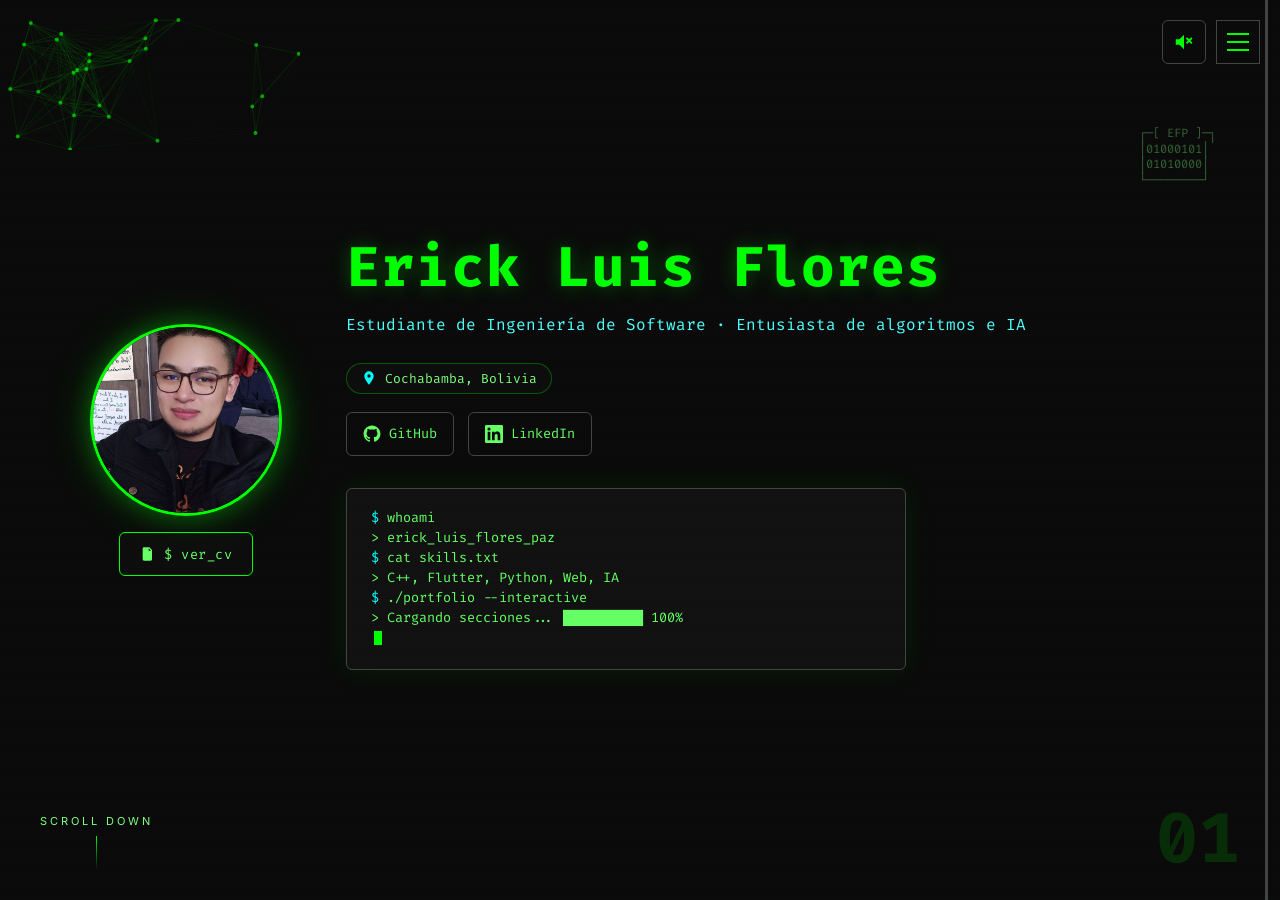
==== index.html @ ffa44d7d "Portafolio interactivo terminal/hacker — Erick Luis Flores Paz SPA vanilla HTML/CSS/JS: 6 secciones " ====
<!DOCTYPE html>
<html lang="es">
<head>
  <meta charset="UTF-8" />
  <meta name="viewport" content="width=device-width, initial-scale=1" />
  <title>Erick Luis Flores Paz — Portfolio</title>
  <meta name="description" content="Portfolio terminal-hacker de Erick Luis Flores Paz: perfil, tecnologías, experiencia, proyectos personales y formación." />
  <meta name="theme-color" content="#0a0a0a" />

  <link rel="preconnect" href="https://fonts.googleapis.com" />
  <link rel="preconnect" href="https://fonts.gstatic.com" crossorigin />
  <link
    href="https://fonts.googleapis.com/css2?family=Fira+Code:wght@400;500;600;700&family=Inter:wght@400;600;700&display=swap"
    rel="stylesheet"
  />

  <link rel="stylesheet" href="css/main.css" />
  <link rel="stylesheet" href="css/animations.css" />
  <link rel="stylesheet" href="css/games.css" />
</head>
<body>
  <noscript>
    <p style="padding: 24px; font-family: monospace; color: #0f0; background: #0a0a0a;">
      Este sitio necesita JavaScript habilitado para mostrar el contenido interactivo.
    </p>
  </noscript>

  <!-- Loading screen: removed by js/main.js once the boot sequence finishes -->
  <div id="loading-screen">
    <div class="loader-blocks" aria-hidden="true">
      <div class="blocks" style="--i:1;"></div><div class="blocks" style="--i:2;"></div>
      <div class="blocks" style="--i:3;"></div><div class="blocks" style="--i:4;"></div>
      <div class="blocks" style="--i:5;"></div><div class="blocks" style="--i:6;"></div>
      <div class="blocks" style="--i:7;"></div><div class="blocks" style="--i:8;"></div>
      <div class="blocks" style="--i:9;"></div><div class="blocks" style="--i:10;"></div>
      <div class="blocks" style="--i:11;"></div><div class="blocks" style="--i:12;"></div>
    </div>
    <div id="loadingLines" class="mono" aria-hidden="true"></div>
  </div>

  <!-- Scroll progress bar (0% section 01 -> 100% section 07) -->
  <div class="progress-bar-container" aria-hidden="true">
    <div class="progress-bar-fill" id="progressFill"></div>
  </div>

  <!-- Hamburger + overlay menu -->
  <button
    class="hamburger"
    id="hamburgerBtn"
    type="button"
    aria-label="Abrir menú"
    aria-expanded="false"
    aria-controls="menuOverlay"
  >
    <span></span><span></span><span></span>
  </button>

  <nav class="menu-overlay" id="menuOverlay" aria-hidden="true" aria-label="Navegación principal">
    <button class="menu-close" id="menuCloseBtn" type="button" aria-label="Cerrar menú">✕</button>
    <ul>
      <li><a class="mono" href="#section1" data-target="section1">HOME</a></li>
      <li><a class="mono" href="#section2" data-target="section2">SOBRE MÍ</a></li>
      <li><a class="mono" href="#section3" data-target="section3">LOGROS</a></li>
      <li><a class="mono" href="#section4" data-target="section4">PROYECTOS</a></li>
      <li><a class="mono" href="#section5" data-target="section5">FORMACIÓN</a></li>
      <li><a class="mono" href="#section6" data-target="section6">CONTACTO</a></li>
    </ul>
  </nav>

  <div class="section-number mono" id="sectionNumber" aria-hidden="true">01</div>
  <div class="scroll-down" id="scrollDown" aria-hidden="true">
    <span>SCROLL DOWN</span>
    <div class="s-line"></div>
  </div>

  <main class="scroll-container" id="scrollContainer">
    <!-- 01 HOME -->
    <section class="section" id="section1" data-index="0" aria-label="Inicio">
      <canvas id="particlesCanvas" aria-hidden="true"></canvas>
      <div class="ascii-deco" id="asciiDecoHero" aria-hidden="true"></div>
      <div class="hero-content">
        <div class="hero-photo-col">
          <img class="profile-photo" src="assets/img/perfil.png" width="720" height="1280"
               alt="Retrato de Erick Luis Flores Paz" />
          <a class="cv-button mono" href="assets/curriculum.pdf" target="_blank" rel="noopener"
             aria-label="Abrir currículum en PDF (se abre en una pestaña nueva)">
            <span class="cv-icon" aria-hidden="true"></span>
            <span>$ ver_cv</span>
          </a>
        </div>
        <div class="hero-text-col">
          <h1 class="hero-name mono" id="heroName"></h1>
          <p class="hero-subtitle mono">Estudiante de Ingeniería de Software · Entusiasta de algoritmos e IA</p>
          <p class="location-badge mono">
            <span class="loc-icon" aria-hidden="true"></span>
            <span>Cochabamba, Bolivia</span>
          </p>
          <div class="hero-links" data-render="hero-links"></div>
          <div class="hero-terminal mono" aria-hidden="true">
            <div class="t-line"><span class="prompt">$</span> whoami</div>
            <div class="t-line">&gt; erick_luis_flores_paz</div>
            <div class="t-line"><span class="prompt">$</span> cat skills.txt</div>
            <div class="t-line">&gt; C++, Flutter, Python, Web, IA</div>
            <div class="t-line"><span class="prompt">$</span> ./portfolio --interactive</div>
            <div class="t-line">&gt; Cargando secciones... ██████████ 100%</div>
            <div class="t-line"><span class="blink-cur"></span></div>
          </div>
        </div>
      </div>
    </section>

    <!-- 02 SOBRE MÍ (bio + tecnologías unificadas) -->
    <section class="section section--about" id="section2" data-index="1" aria-label="Sobre mí">
      <div class="bg-infinite-text" data-bg="infinite-text" aria-hidden="true"></div>
      <div class="about-merged">
        <h2 class="section-heading mono">SOBRE <span class="accent">MÍ</span></h2>
        <div class="about-columns">
          <div class="about-col-bio">
            <div class="about-body" data-render="about"></div>
          </div>
          <div class="about-col-tech">
            <p class="about-tech-label mono">// tecnologías</p>
            <div class="tech-hex" data-render="technologies"></div>
          </div>
        </div>
      </div>
    </section>

    <!-- 03 LOGROS (poster izquierda + Tres en Raya embebido a la derecha) -->
    <section class="section section--poster section--logros" id="section3" data-index="2" aria-label="Logros">
      <div class="logros-split">
        <div class="ttt-embed">
          <p class="ttt-embed-label mono">// tres en raya · tú vs CPU</p>
          <div id="ticTacToe" data-render="tictactoe"></div>
        </div>
        <a class="poster-link logros-poster" href="logros.html" aria-label="Entrar a la sección Logros">
          <canvas class="poster-canvas" data-poster="logros" aria-hidden="true"></canvas>
          <div class="poster-overlay">
            <span class="poster-kicker mono">03 · LOGROS</span>
            <span class="poster-title mono">Logros</span>
            <span class="poster-sub mono">Medalla de Oro nacional · Premios · Reconocimientos</span>
            <span class="poster-enter mono">INGRESAR →</span>
          </div>
        </a>
      </div>
    </section>

    <!-- 04 PROYECTOS (poster izquierda + Blocks 3D jugable in-place a la derecha) -->
    <section class="section section--poster section--proyectos" id="section4" data-index="3" aria-label="Proyectos">
      <div class="proyectos-sweep" aria-hidden="true"></div>
      <div class="proyectos-split">
        <a class="poster-link proyectos-poster" href="proyectos.html" aria-label="Entrar a la sección Proyectos">
          <canvas class="poster-canvas" data-poster="proyectos" aria-hidden="true"></canvas>
          <div class="poster-overlay">
            <span class="poster-kicker mono">04 · PROYECTOS</span>
            <span class="poster-title mono">Proyectos</span>
            <span class="poster-sub mono">Tetris · Tic-Tac-Toe · Billetes · EcoAlerta</span>
            <span class="poster-enter mono">INGRESAR →</span>
          </div>
        </a>
        <div class="blocks-embed" id="blocksEmbed" data-embed="blocks"></div>
      </div>
    </section>

    <!-- 05 FORMACIÓN (Diana embebida a la izquierda + poster/texto a la derecha) -->
    <section class="section section--poster section--formacion" id="section5" data-index="4" aria-label="Formación">
      <div class="formacion-bg" aria-hidden="true">
        <span class="formacion-ripple"></span>
        <span class="formacion-ripple"></span>
        <span class="formacion-ripple"></span>
      </div>
      <div class="formacion-split">
        <div class="diana-embed" id="dianaEmbed" data-embed="diana"></div>
        <a class="poster-link formacion-poster" href="formacion.html" aria-label="Entrar a la sección Formación">
          <div class="poster-overlay">
            <span class="poster-kicker mono">05 · FORMACIÓN</span>
            <span class="poster-title mono scramble" data-scramble="Formación">Formación</span>
            <span class="poster-sub mono">Certificados · Cursos · Campamentos ICPC</span>
            <span class="poster-enter mono">INGRESAR →</span>
          </div>
        </a>
      </div>
    </section>

    <!-- 06 CONTACTO -->
    <section class="section section--contact" id="section6" data-index="5" aria-label="Contacto">
      <canvas class="green-lights-canvas" data-bg="green-lights" aria-hidden="true"></canvas>
      <h2 class="section-heading mono">CONTACTO</h2>
      <div class="contact-grid">
        <form class="terminal-form" id="contactForm" novalidate>
          <div class="cmd-line">$ send-message --to=erick</div>

          <div class="form-field">
            <label class="mono" for="cf-name">nombre:</label>
            <input class="mono" id="cf-name" name="name" type="text" required autocomplete="name" placeholder="tu_nombre" />
          </div>

          <div class="form-field">
            <label class="mono" for="cf-email">email:</label>
            <input class="mono" id="cf-email" name="email" type="email" required autocomplete="email" placeholder="tu@email.com" />
          </div>

          <div class="form-field">
            <label class="mono" for="cf-msg">mensaje:</label>
            <textarea class="mono" id="cf-msg" name="message" rows="3" required placeholder="Escribe tu mensaje..."></textarea>
          </div>

          <button type="submit" class="send-btn mono">enviar_mensaje →</button>
        </form>

        <div class="contact-side">
          <p class="contact-info mono">Cochabamba, Bolivia · +591 63710729</p>
          <ul class="social-3d" data-render="socials-3d" aria-label="Contacto y redes de Erick"></ul>
        </div>
      </div>
    </section>
  </main>

  <!-- Scripts: classic defer, single window.PF namespace (D1) -->
  <script src="js/content.js" defer></script>
  <script src="js/particles.js" defer></script>
  <script src="js/posters.js" defer></script>
  <script src="js/backgrounds.js" defer></script>
  <script src="js/effects.js" defer></script>
  <script src="js/konami.js" defer></script>
  <!-- Vendored three.js (r128, LOCAL — no CDN at runtime) for the Blocks 3D game -->
  <script src="assets/vendor/three.min.js" defer></script>
  <script src="js/games/embed.js" defer></script>
  <script src="js/games/tictactoe.js" defer></script>
  <script src="js/games/blocks3d.js" defer></script>
  <script src="js/games/diana.js" defer></script>
  <script src="js/lightbox.js" defer></script>
  <script src="js/main.js" defer></script>
</body>
</html>
---- css/main.css ----
/* =========================================================================
   main.css — tokens, layout-shell, chrome, sections, cards, forms
   (D3, design.md): animations.css holds keyframes + reduced-motion overrides.
   games.css holds modal/canvas/HUD styles (Batch 4).
   ========================================================================= */

:root {
  /* ---- mandatory palette tokens ---- */
  --bg-primary: #0a0a0a;
  --bg-secondary: #222222;
  --bg-terminal: #111111;

  --green-pure: #00ff00;
  --green-bright: #66ff66;
  --green-mid: #80ff80;
  --green-soft: #99ff99;
  --green-glow: rgba(0, 255, 0, 0.3);

  --cyan-pure: #00ffff;
  --cyan-bright: #4dffff;
  --cyan-mid: #80ffff;
  --cyan-soft: #b3ffff;
  --cyan-glow: rgba(0, 255, 255, 0.3);

  --red-accent: #ff3333;
  --yellow-accent: #ffd700;
  --white: #ffffff;
  --gray-text: #888888;
  --gray-dim: #444444;

  /* ---- z-index scale (design.md) ---- */
  --z-bg: 1;
  --z-content: 10;
  --z-chrome: 400;
  --z-scanline: 590;
  --z-menu: 600;
  --z-modal: 9000;
  --z-cursor: 10000;
}

/* ===== Reset / base ===== */
*,
*::before,
*::after {
  box-sizing: border-box;
}

html {
  height: 100%;
}

body {
  margin: 0;
  padding: 0;
  background: var(--bg-primary);
  color: var(--white);
  font-family: 'Inter', sans-serif;
  font-size: 16px;
  height: 100%;
  overflow-x: hidden;
  /* Themed scrollbar (Firefox) */
  scrollbar-width: thin;
  scrollbar-color: var(--green-pure) rgba(17, 17, 17, 0.6);
}

/* ===== Custom themed scrollbar (WebKit/Blink) ===== */
::-webkit-scrollbar {
  width: 10px;
  height: 10px;
}

::-webkit-scrollbar-track {
  background: rgba(17, 17, 17, 0.6);
}

::-webkit-scrollbar-thumb {
  background: linear-gradient(var(--green-pure), var(--cyan-pure));
  border-radius: 20px;
  border: 2px solid rgba(10, 10, 10, 0.9);
}

::-webkit-scrollbar-thumb:hover {
  background: linear-gradient(var(--cyan-pure), var(--green-pure));
}

.mono {
  font-family: 'Fira Code', 'JetBrains Mono', monospace;
}

a {
  color: inherit;
}

img,
canvas {
  max-width: 100%;
}

button {
  font-family: inherit;
}

/* ===== Focus visibility (global, mandatory) ===== */
:focus {
  outline: none;
}

:focus-visible {
  outline: 2px solid var(--cyan-pure);
  outline-offset: 2px;
  box-shadow: 0 0 12px var(--cyan-glow);
}

/* ===== Utility recipes ===== */
.glow {
  box-shadow: 0 0 10px var(--green-glow);
}

.glass {
  background: rgba(34, 34, 34, 0.35);
  backdrop-filter: blur(10px);
  border: 1px solid rgba(0, 255, 0, 0.25);
}

.terminal-box {
  background: rgba(17, 17, 17, 0.6);
  border: 1px solid var(--green-glow);
}

/* ===== Loading screen ===== */
#loading-screen {
  position: fixed;
  inset: 0;
  background: var(--bg-primary);
  z-index: var(--z-cursor);
  display: flex;
  flex-direction: column;
  align-items: center;
  justify-content: center;
  font-family: 'Fira Code', monospace;
  color: var(--green-pure);
  transition: opacity 0.6s ease, visibility 0.6s;
}

#loading-screen.hidden {
  opacity: 0;
  visibility: hidden;
  pointer-events: none;
}

#loadingLines {
  min-height: 130px;
  width: min(340px, 84vw);
  font-size: 14px;
}

#loadingLines .line {
  min-height: 22px;
  white-space: pre;
}

.blink-cur {
  display: inline-block;
  width: 8px;
  height: 14px;
  background: var(--green-pure);
  margin-left: 3px;
  vertical-align: middle;
}

/* ===== Progress bar ===== */
.progress-bar-container {
  position: fixed;
  right: 12px;
  top: 0;
  bottom: 0;
  width: 3px;
  background: var(--gray-dim);
  z-index: var(--z-chrome);
}

.progress-bar-fill {
  position: absolute;
  top: 0;
  left: 0;
  width: 100%;
  height: 0%;
  background: var(--green-pure);
  box-shadow: 0 0 10px var(--green-glow);
}

/* ===== Hamburger + overlay menu ===== */
.hamburger {
  position: fixed;
  top: 20px;
  right: 20px;
  width: 44px;
  height: 44px;
  z-index: var(--z-menu);
  background: transparent;
  border: 1px solid var(--gray-dim);
  cursor: pointer;
  display: flex;
  flex-direction: column;
  align-items: center;
  justify-content: center;
  gap: 6px;
}

.hamburger span {
  width: 22px;
  height: 2px;
  background: var(--green-pure);
  transition: transform 0.3s, opacity 0.3s;
  display: block;
}

.hamburger.open span:nth-child(1) {
  transform: translateY(8px) rotate(45deg);
}

.hamburger.open span:nth-child(2) {
  opacity: 0;
}

.hamburger.open span:nth-child(3) {
  transform: translateY(-8px) rotate(-45deg);
}

.menu-overlay {
  position: fixed;
  inset: 0;
  background: rgba(10, 10, 10, 0.97);
  z-index: var(--z-menu);
  display: flex;
  align-items: center;
  justify-content: center;
  clip-path: inset(0 0 0 100%);
  transition: clip-path 0.5s cubic-bezier(0.77, 0, 0.18, 1);
}

.menu-overlay.open {
  clip-path: inset(0 0 0 0%);
}

.menu-overlay ul {
  list-style: none;
  display: flex;
  flex-direction: column;
  gap: 26px;
  margin: 0;
  padding: 0;
}

.menu-overlay a {
  font-family: 'Fira Code', monospace;
  font-size: clamp(22px, 4vw, 40px);
  color: var(--gray-text);
  text-decoration: none;
  letter-spacing: 2px;
  transition: color 0.2s;
  cursor: pointer;
}

.menu-overlay a:hover,
.menu-overlay a:focus-visible {
  color: var(--green-pure);
}

.menu-close {
  position: absolute;
  top: 20px;
  right: 20px;
  width: 44px;
  height: 44px;
  background: transparent;
  border: 1px solid var(--gray-dim);
  color: var(--green-pure);
  font-size: 20px;
  cursor: pointer;
}

/* ===== section number / scroll-down ===== */
.section-number {
  position: fixed;
  right: 40px;
  bottom: 26px;
  font-size: 70px;
  font-weight: 700;
  color: rgba(0, 255, 0, 0.14);
  z-index: var(--z-chrome);
  pointer-events: none;
  line-height: 1;
  transition: opacity 0.3s;
}

.scroll-down {
  position: fixed;
  left: 40px;
  bottom: 30px;
  z-index: var(--z-chrome);
  display: flex;
  flex-direction: column;
  align-items: center;
  gap: 8px;
  color: var(--green-mid);
  font-size: 11px;
  letter-spacing: 3px;
  transition: opacity 0.4s;
}

.scroll-down .s-line {
  width: 1px;
  height: 34px;
  background: linear-gradient(var(--green-pure), transparent);
  transform-origin: top;
}

.scroll-down.hide,
.section-number.hide {
  opacity: 0;
  pointer-events: none;
}

@media (max-width: 768px) {
  .section-number {
    font-size: 38px;
    right: 16px;
    bottom: 60px;
  }

  .scroll-down {
    left: 16px;
    bottom: 16px;
  }
}

/* ===== scroll container / sections ===== */
.scroll-container {
  height: 100vh;
  height: 100dvh;
  overflow-y: scroll;
  scroll-snap-type: y mandatory;
  scroll-behavior: smooth;
  position: relative;
}

.section {
  height: 100vh;
  height: 100dvh;
  width: 100%;
  scroll-snap-align: start;
  position: relative;
  display: flex;
  flex-direction: column;
  align-items: center;
  justify-content: center;
  overflow: hidden;
  box-sizing: border-box;
  padding: 60px 90px;
}

.section-heading {
  font-size: clamp(24px, 4vw, 34px);
  color: var(--white);
  margin: 0 0 36px;
  text-align: center;
  letter-spacing: 1px;
  position: relative;
}

.section-heading .accent {
  color: var(--green-pure);
}

@media (max-width: 768px) {
  .section {
    padding: 40px 20px;
  }
}

/* ===== HERO (section 01) ===== */
#particlesCanvas {
  position: absolute;
  inset: 0;
  z-index: var(--z-bg);
}

.ascii-deco {
  position: absolute;
  top: 14%;
  right: 5%;
  z-index: var(--z-content);
  opacity: 0.35;
  pointer-events: none;
}

.ascii-deco pre {
  margin: 0;
  color: var(--green-mid);
  font-family: 'Fira Code', monospace;
  font-size: 12px;
  line-height: 1.3;
}

@media (max-width: 1024px) {
  .ascii-deco {
    display: none;
  }
}

.hero-content {
  position: relative;
  z-index: var(--z-content);
  display: flex;
  align-items: center;
  justify-content: center;
  gap: clamp(24px, 5vw, 64px);
  max-width: 1100px;
  width: 100%;
}

.hero-photo-col {
  flex: 0 0 auto;
  display: flex;
  justify-content: center;
}

.hero-text-col {
  flex: 1 1 420px;
  min-width: 0;
  text-align: left;
}

.hero-name {
  font-size: clamp(26px, 5vw, 56px);
  font-weight: 700;
  color: var(--green-pure);
  letter-spacing: 1px;
  text-shadow: 0 0 20px var(--green-glow);
  min-height: 1.2em;
  margin: 0;
}

.hero-subtitle {
  font-size: clamp(13px, 1.6vw, 16px);
  color: var(--cyan-bright);
  margin-top: 10px;
}

.hero-terminal {
  margin: clamp(16px, 3vw, 32px) 0 0;
  max-width: 560px;
  width: 100%;
  background: var(--bg-terminal);
  border: 1px solid var(--gray-dim);
  border-radius: 6px;
  padding: clamp(14px, 2vw, 20px) clamp(16px, 2.4vw, 24px);
  text-align: left;
  font-size: 13.5px;
  color: var(--green-bright);
  box-shadow: 0 0 30px rgba(0, 255, 0, 0.08);
}

.hero-terminal .t-line {
  min-height: 20px;
  white-space: pre-wrap;
}

.hero-terminal .prompt {
  color: var(--cyan-pure);
}

/* ===== PROJECTS grid (section 02) ===== */
.projects-grid {
  display: grid;
  grid-template-columns: repeat(2, 1fr);
  gap: 22px;
  max-width: 1100px;
  width: 100%;
  position: relative;
  z-index: var(--z-content);
}

.project-card {
  position: relative;
  background: rgba(34, 34, 34, 0.35);
  backdrop-filter: blur(10px);
  border: 1px solid rgba(0, 255, 0, 0.25);
  border-radius: 8px;
  padding: 22px;
  transition: transform 0.3s ease, box-shadow 0.3s ease;
}

.project-card:hover,
.project-card:focus-within {
  transform: translateY(-6px);
  box-shadow: 0 14px 30px rgba(0, 255, 0, 0.22);
}

.project-card h3 {
  font-family: 'Fira Code', monospace;
  color: var(--white);
  font-size: 16px;
  margin: 0 0 8px;
}

.project-card p {
  color: var(--gray-text);
  font-size: 13px;
  line-height: 1.5;
  margin: 0 0 14px;
}

.tag-row {
  display: flex;
  gap: 6px;
  flex-wrap: wrap;
  margin-bottom: 14px;
}

.tag-chip {
  font-family: 'Fira Code', monospace;
  font-size: 10.5px;
  padding: 3px 8px;
  border: 1px solid var(--green-mid);
  color: var(--green-mid);
  border-radius: 20px;
}

.card-link {
  display: inline-flex;
  align-items: center;
  gap: 6px;
  color: var(--cyan-bright);
  font-size: 13px;
  text-decoration: none;
  min-height: 44px;
  align-content: center;
}

@media (max-width: 768px) {
  .projects-grid {
    grid-template-columns: 1fr;
  }
}

/* ===== SPOTLIGHT cards (sections 03/04) ===== */
.spotlight-wrap {
  max-width: 780px;
  width: 100%;
  display: flex;
  flex-direction: column;
  gap: 24px;
  position: relative;
  z-index: var(--z-content);
}

.spotlight-card {
  background: rgba(17, 17, 17, 0.6);
  border: 1px solid var(--green-glow);
  border-radius: 10px;
  padding: 32px 36px;
}

.spotlight-card h3 {
  font-family: 'Fira Code', monospace;
  color: var(--white);
  font-size: 20px;
  margin: 0 0 12px;
}

.spotlight-card p {
  color: var(--gray-text);
  font-size: 14px;
  line-height: 1.6;
  margin: 0 0 16px;
}

.spotlight-stats {
  list-style: none;
  margin: 0 0 18px;
  padding: 0;
  display: flex;
  flex-direction: column;
  gap: 6px;
  color: var(--green-mid);
  font-family: 'Fira Code', monospace;
  font-size: 12.5px;
}

.spotlight-card .card-link {
  font-size: 14px;
}

.spotlight-placeholder {
  border: 1px dashed var(--gray-dim);
  border-radius: 8px;
  padding: 16px 22px;
  color: var(--gray-text);
  font-family: 'Fira Code', monospace;
  font-size: 12.5px;
  text-align: center;
}

@media (max-width: 768px) {
  .spotlight-card {
    padding: 22px;
  }
}

/* ===== CONTACT (section 05) ===== */
.contact-grid {
  display: grid;
  grid-template-columns: 1fr 1fr;
  gap: 56px;
  max-width: 1000px;
  width: 100%;
  position: relative;
  z-index: var(--z-content);
}

.terminal-form {
  background: var(--bg-terminal);
  border: 1px solid var(--gray-dim);
  border-radius: 6px;
  padding: 24px 28px;
  font-family: 'Fira Code', monospace;
}

.terminal-form .cmd-line {
  color: var(--cyan-pure);
  margin-bottom: 16px;
  font-size: 13.5px;
}

.form-field {
  display: flex;
  flex-direction: column;
  gap: 4px;
  margin-bottom: 16px;
}

.form-field label {
  color: var(--green-mid);
  font-size: 12.5px;
}

.form-field input,
.form-field textarea {
  background: transparent;
  border: none;
  border-bottom: 1px solid var(--green-pure);
  color: var(--white);
  font-family: 'Fira Code', monospace;
  font-size: 14px;
  padding: 8px 0;
  resize: none;
  box-sizing: border-box;
  min-height: 44px;
}

.form-field textarea {
  min-height: 72px;
}

.form-field input::placeholder,
.form-field textarea::placeholder {
  color: var(--gray-text);
}

.send-btn {
  background: transparent;
  border: 1px solid var(--green-pure);
  color: var(--green-pure);
  font-family: 'Fira Code', monospace;
  padding: 10px 20px;
  cursor: pointer;
  font-size: 13.5px;
  min-height: 44px;
  min-width: 44px;
  transition: background 0.2s, color 0.2s;
}

.send-btn:hover,
.send-btn:focus-visible {
  background: var(--green-pure);
  color: var(--bg-primary);
}

.contact-info {
  color: var(--gray-text);
  font-family: 'Fira Code', monospace;
  font-size: 12.5px;
  margin: 0 0 18px;
}

.social-col {
  display: flex;
  flex-direction: column;
  gap: 18px;
}

.social-link {
  display: flex;
  align-items: center;
  gap: 12px;
  color: var(--gray-text);
  text-decoration: none;
  font-family: 'Fira Code', monospace;
  font-size: 14.5px;
  transition: color 0.25s, transform 0.25s;
  min-height: 44px;
}

.social-link .icon {
  width: 24px;
  text-align: center;
  font-size: 18px;
}

.social-link:hover,
.social-link:focus-visible {
  color: var(--cyan-pure);
}

@media (max-width: 768px) {
  .contact-grid {
    grid-template-columns: 1fr;
    gap: 32px;
  }
}

/* =========================================================================
   BATCH 2 — restructure, profile, tech grid, posters, social buttons,
   backgrounds. Adapted from Effects-library, unified with tokens/z-index.
   ========================================================================= */

/* ===== Loading blocks spinner (Effects-library/loading-animation) ===== */
.loader-blocks {
  position: relative;
  width: 90px;
  height: 90px;
  margin-bottom: 20px;
}

.loader-blocks .blocks {
  position: absolute;
  top: 0;
  left: 50%;
  width: 8px;
  height: 26px;
  margin-left: -4px;
  transform-origin: 4px 45px;
  transform: rotate(calc(var(--i) * 30deg));
  background: var(--green-pure);
  border-radius: 3px;
  opacity: 0.15;
  animation: blockPulse 1.2s linear infinite;
  animation-delay: calc(var(--i) * 0.1s);
  box-shadow: 0 0 8px var(--green-glow);
}

@keyframes blockPulse {
  0%,
  80%,
  100% {
    opacity: 0.15;
  }
  40% {
    opacity: 1;
  }
}

/* ===== 01 HOME extras — profile photo, location, hero links =====
   Feedback checkpoint 2: photo bigger + moved to the left (two-column hero
   on desktop: photo | name/typing/terminal/links; stacked+centered on mobile). */
.profile-photo {
  width: clamp(150px, 15vw, 240px);
  height: clamp(150px, 15vw, 240px);
  border-radius: 50%;
  object-fit: cover;
  object-position: center 28%;
  border: 3px solid var(--green-pure);
  box-shadow: 0 0 24px var(--green-glow), 0 0 48px rgba(0, 255, 0, 0.18);
  margin: 0;
  display: block;
  aspect-ratio: 1 / 1;
}

.location-badge {
  display: inline-flex;
  align-items: center;
  gap: 8px;
  margin: 12px 0 0;
  padding: 6px 14px;
  border: 1px solid var(--green-glow);
  border-radius: 20px;
  color: var(--green-mid);
  font-size: 13px;
  background: rgba(17, 17, 17, 0.5);
}

.location-badge .loc-icon {
  display: inline-flex;
  width: 16px;
  height: 16px;
  color: var(--cyan-pure);
}

.location-badge .loc-icon svg {
  width: 16px;
  height: 16px;
}

.hero-links {
  display: flex;
  gap: 14px;
  justify-content: flex-start;
  flex-wrap: wrap;
  margin-top: 18px;
}

/* Stack on mobile/tablet: photo on top, centered; text column centered too */
@media (max-width: 900px) {
  .hero-content {
    flex-direction: column;
    text-align: center;
  }

  .hero-text-col {
    text-align: center;
  }

  .hero-subtitle,
  .location-badge {
    margin-left: auto;
    margin-right: auto;
  }

  .hero-links {
    justify-content: center;
  }

  .hero-terminal {
    margin-left: auto;
    margin-right: auto;
  }

  .profile-photo {
    width: clamp(120px, 34vw, 180px);
    height: clamp(120px, 34vw, 180px);
  }
}

/* Short-viewport safety: shrink hero vertical rhythm so nothing clips
   (section has overflow:hidden — must fit within 100dvh). */
@media (max-height: 720px) {
  #section1 {
    padding-top: 24px;
    padding-bottom: 24px;
  }

  .hero-subtitle {
    margin-top: 6px;
  }

  .location-badge {
    margin-top: 8px;
    padding: 4px 12px;
  }

  .hero-links {
    margin-top: 12px;
  }

  .hero-terminal {
    margin-top: 14px;
    padding: 12px 16px;
  }

  .hero-terminal .t-line {
    min-height: 16px;
  }
}

@media (max-height: 720px) and (max-width: 900px) {
  .profile-photo {
    width: clamp(96px, 26vw, 140px);
    height: clamp(96px, 26vw, 140px);
  }
}

.hero-link {
  display: inline-flex;
  align-items: center;
  gap: 8px;
  min-height: 44px;
  padding: 8px 16px;
  border: 1px solid var(--gray-dim);
  border-radius: 6px;
  color: var(--green-bright);
  text-decoration: none;
  font-size: 13.5px;
  transition: border-color 0.25s, box-shadow 0.25s, transform 0.25s, color 0.25s;
}

.hero-link:hover,
.hero-link:focus-visible {
  border-color: var(--green-pure);
  color: var(--cyan-pure);
  box-shadow: 0 0 16px var(--green-glow);
  transform: translateY(-2px);
}

.hero-link .hl-icon {
  display: inline-flex;
  width: 18px;
  height: 18px;
}

.hero-link .hl-icon svg {
  width: 18px;
  height: 18px;
}

/* ===== Decorative infinite-text background (Sobre mí / Tecnologías) ===== */
.bg-infinite-text {
  position: absolute;
  inset: 0;
  z-index: var(--z-bg);
  overflow: hidden;
  pointer-events: none;
  opacity: 0.06;
  display: flex;
  align-items: center;
}

.bg-infinite-text .it-flow {
  font-family: 'Fira Code', monospace;
  font-size: clamp(40px, 8vw, 90px);
  font-weight: 700;
  line-height: 1.1;
  letter-spacing: 4px;
  color: var(--green-pure);
  white-space: normal;
  word-break: break-word;
  animation: itDrift 40s linear infinite;
}

@keyframes itDrift {
  0% {
    transform: translateX(0);
  }
  100% {
    transform: translateX(-6%);
  }
}

/* ===== 02 SOBRE MÍ ===== */
.about-wrap,
.tech-wrap {
  position: relative;
  z-index: var(--z-content);
  max-width: 860px;
  width: 100%;
}

.about-card {
  background: rgba(17, 17, 17, 0.6);
  border: 1px solid var(--green-glow);
  border-radius: 12px;
  padding: 32px 38px;
  backdrop-filter: blur(6px);
}

.about-lead {
  color: var(--cyan-bright);
  font-size: 16px;
  margin: 0 0 18px;
}

.about-card p {
  color: var(--green-soft);
  font-size: 15px;
  line-height: 1.7;
  margin: 0 0 14px;
}

.about-interests {
  align-items: center;
  margin-top: 18px;
}

.about-interests-label {
  color: var(--gray-text);
  font-size: 12.5px;
  margin-right: 4px;
}

@media (max-width: 768px) {
  .about-card {
    padding: 22px;
  }
}

/* ===== 03 TECNOLOGÍAS ===== */
.tech-grid {
  display: grid;
  grid-template-columns: repeat(auto-fit, minmax(96px, 1fr));
  gap: 22px;
  max-width: 760px;
  margin: 0 auto;
}

.tech-tile {
  display: flex;
  flex-direction: column;
  align-items: center;
  gap: 10px;
  padding: 14px 8px;
  border-radius: 12px;
  border: 1px solid transparent;
  transition: transform 0.25s, box-shadow 0.25s, border-color 0.25s;
}

.tech-tile:hover,
.tech-tile:focus-within {
  transform: translateY(-5px);
  border-color: var(--brand);
  box-shadow: 0 0 20px -2px var(--brand);
}

.tech-badge {
  width: 56px;
  height: 56px;
}

.tech-name {
  font-size: 12.5px;
  color: var(--white);
  letter-spacing: 0.5px;
}

/* ===== 04/05/06 CANVAS POSTERS ===== */
.section--poster {
  padding: 0;
}

.poster-link {
  position: relative;
  display: block;
  width: 100%;
  height: 100%;
  text-decoration: none;
  overflow: hidden;
}

.poster-canvas {
  position: absolute;
  inset: 0;
  width: 100%;
  height: 100%;
  z-index: var(--z-bg);
  display: block;
}

.poster-overlay {
  position: absolute;
  inset: 0;
  z-index: var(--z-content);
  display: flex;
  flex-direction: column;
  align-items: center;
  justify-content: center;
  gap: 12px;
  text-align: center;
  padding: 40px;
  background: radial-gradient(circle at center, rgba(10, 10, 10, 0.2), rgba(10, 10, 10, 0.55));
  transition: background 0.35s;
}

.poster-kicker {
  color: var(--cyan-bright);
  font-size: 13px;
  letter-spacing: 4px;
}

.poster-title {
  color: var(--white);
  font-size: clamp(36px, 8vw, 72px);
  font-weight: 700;
  letter-spacing: 2px;
  text-shadow: 0 0 24px var(--green-glow);
  margin: 0;
}

.poster-sub {
  color: var(--green-mid);
  font-size: clamp(12px, 2.4vw, 15px);
  letter-spacing: 1px;
  max-width: 90%;
}

.poster-enter {
  margin-top: 10px;
  padding: 10px 22px;
  min-height: 44px;
  display: inline-flex;
  align-items: center;
  border: 1px solid var(--green-pure);
  border-radius: 6px;
  color: var(--green-pure);
  font-size: 14px;
  letter-spacing: 2px;
  opacity: 0;
  transform: translateY(10px);
  transition: opacity 0.3s, transform 0.3s, background 0.25s, color 0.25s, box-shadow 0.25s;
}

.poster-link:hover .poster-overlay,
.poster-link:focus-visible .poster-overlay {
  background: radial-gradient(circle at center, rgba(0, 40, 20, 0.25), rgba(10, 10, 10, 0.72));
}

.poster-link:hover .poster-enter,
.poster-link:focus-visible .poster-enter {
  opacity: 1;
  transform: translateY(0);
  background: var(--green-pure);
  color: var(--bg-primary);
  box-shadow: 0 0 20px var(--green-glow);
}

/* Touch: no hover, so keep the CTA visible */
@media (hover: none) {
  .poster-enter {
    opacity: 1;
    transform: none;
  }
}

/* ===== 07 CONTACTO — footer green lights + social buttons ===== */
.section--contact {
  justify-content: center;
}

.green-lights-canvas {
  position: absolute;
  left: 0;
  right: 0;
  bottom: 0;
  height: 45%;
  width: 100%;
  z-index: var(--z-bg);
  pointer-events: none;
}

.contact-side {
  display: flex;
  flex-direction: column;
  gap: 22px;
}

.social-buttons {
  list-style: none;
  margin: 0;
  padding: 0;
  display: flex;
  flex-wrap: wrap;
  gap: 22px;
}

.social-btn {
  position: relative;
  width: 48px;
  height: 48px;
}

.sb-link {
  position: relative;
  display: flex;
  align-items: center;
  justify-content: center;
  width: 48px;
  height: 48px;
  min-width: 44px;
  min-height: 44px;
}

.sb-face {
  position: relative;
  z-index: 2;
  display: flex;
  align-items: center;
  justify-content: center;
  width: 48px;
  height: 48px;
  border-radius: 10px;
  background: rgba(17, 17, 17, 0.9);
  border: 1px solid var(--brand);
  color: var(--brand);
  transition: background 0.3s, color 0.3s, box-shadow 0.3s, transform 0.3s;
}

.sb-face svg {
  width: 24px;
  height: 24px;
}

.sb-shadow {
  position: absolute;
  inset: 0;
  z-index: 1;
  border-radius: 10px;
  background: var(--brand);
  opacity: 0;
  transition: transform 0.4s, opacity 0.4s;
}

.sb-link:hover .sb-face,
.sb-link:focus-visible .sb-face {
  background: var(--brand);
  color: #0a0a0a;
  transform: translate(-6px, -6px);
  box-shadow: 0 0 18px -2px var(--brand);
}

.sb-link:hover .sb-shadow:nth-child(1),
.sb-link:focus-visible .sb-shadow:nth-child(1) {
  transform: translate(-2px, -2px);
  opacity: 0.5;
}

.sb-link:hover .sb-shadow:nth-child(2),
.sb-link:focus-visible .sb-shadow:nth-child(2) {
  transform: translate(2px, 2px);
  opacity: 0.3;
}

.sb-link:hover .sb-shadow:nth-child(3),
.sb-link:focus-visible .sb-shadow:nth-child(3) {
  transform: translate(6px, 6px);
  opacity: 0.15;
}

.contact-info {
  color: var(--gray-text);
  font-size: 12.5px;
  margin: 0;
}

/* =========================================================================
   BATCH 3 — effects (js/effects.js + js/konami.js + js/subpage-effects.js).
   Custom cursor, scanline overlay, glitch titles, confetti, sound toggle,
   subpage decorative canvases (matrix rain / dot grid), Konami takeover.
   ========================================================================= */

/* ===== Custom cursor (hover:hover + pointer:fine only, JS-gated) ===== */
@media (hover: hover) and (pointer: fine) {
  html.pf-custom-cursor,
  html.pf-custom-cursor a,
  html.pf-custom-cursor button,
  html.pf-custom-cursor [role='button'] {
    cursor: none;
  }

  /* Keep the native text cursor for editable fields (design.md D4). */
  html.pf-custom-cursor input,
  html.pf-custom-cursor textarea {
    cursor: text;
  }
}

.cursor-dot,
.cursor-trail {
  position: fixed;
  top: 0;
  left: 0;
  border-radius: 50%;
  pointer-events: none;
  z-index: var(--z-cursor);
  will-change: transform;
}

.cursor-dot {
  width: 10px;
  height: 10px;
  background: var(--green-pure);
  box-shadow: 0 0 8px var(--green-glow);
  transition: width 0.18s ease, height 0.18s ease, background-color 0.18s ease, box-shadow 0.18s ease;
}

.cursor-dot.cursor-active {
  width: 26px;
  height: 26px;
  background: var(--cyan-pure);
  box-shadow: 0 0 18px var(--cyan-glow);
}

.cursor-trail {
  width: 34px;
  height: 34px;
  border: 1px solid var(--green-glow);
  transition: border-color 0.18s ease, width 0.18s ease, height 0.18s ease;
}

.cursor-trail.cursor-active {
  border-color: var(--cyan-glow);
  width: 46px;
  height: 46px;
}

/* ===== CRT scanline overlay (site-wide, JS-created + gated) ===== */
.scanline-overlay {
  position: fixed;
  inset: 0;
  z-index: var(--z-scanline);
  pointer-events: none;
  background: repeating-linear-gradient(
    0deg,
    rgba(0, 255, 0, 0.05) 0px,
    rgba(0, 255, 0, 0.05) 1px,
    transparent 1px,
    transparent 3px
  );
  opacity: 0.5;
  mix-blend-mode: overlay;
}

/* ===== Glitch on section-title viewport entry (once per element) =====
   Deliberately does NOT change `display` — `.section-heading` (h2, block,
   centered via its own text-align) and `.poster-title` (flex item) must
   keep their existing box type or centering breaks. */
.glitch-title {
  position: relative;
}

.glitch-title.glitching::before,
.glitch-title.glitching::after {
  content: attr(data-text);
  position: absolute;
  left: 0;
  top: 0;
  width: 100%;
  overflow: hidden;
  background: transparent;
}

.glitch-title.glitching::before {
  color: var(--cyan-pure);
  clip-path: polygon(0 0, 100% 0, 100% 45%, 0 45%);
  animation: glitchTop 0.42s steps(2, end) 1;
}

.glitch-title.glitching::after {
  color: var(--red-accent);
  clip-path: polygon(0 55%, 100% 55%, 100% 100%, 0 100%);
  animation: glitchBottom 0.42s steps(2, end) 1;
}

/* ===== Confetti burst (contact form submit / Contacto first activation) ===== */
.confetti-burst {
  position: fixed;
  inset: 0;
  z-index: var(--z-cursor);
  pointer-events: none;
  overflow: hidden;
}

.confetti-piece {
  position: absolute;
  top: 38%;
  width: 8px;
  height: 8px;
  opacity: 0.9;
  animation: confettiFall 1.4s ease-out forwards;
}

/* ===== Sound toggle (corner button, JS-created) ===== */
.sound-toggle {
  position: fixed;
  top: 20px;
  right: 74px;
  width: 44px;
  height: 44px;
  min-width: 44px;
  min-height: 44px;
  z-index: var(--z-menu);
  background: transparent;
  border: 1px solid var(--gray-dim);
  border-radius: 6px;
  color: var(--green-pure);
  font-size: 18px;
  display: flex;
  align-items: center;
  justify-content: center;
  cursor: pointer;
  transition: border-color 0.25s, box-shadow 0.25s;
}

.sound-toggle:hover,
.sound-toggle:focus-visible {
  border-color: var(--green-pure);
  box-shadow: 0 0 14px var(--green-glow);
}

.sound-toggle svg {
  width: 22px;
  height: 22px;
}

/* ===== Subpage decorative fx canvas (matrix rain / dot grid) ===== */
.subpage-fx-canvas {
  position: fixed;
  inset: 0;
  width: 100vw;
  height: 100vh;
  z-index: var(--z-bg);
  pointer-events: none;
}

/* ===== Konami full-screen matrix takeover ===== */
.konami-overlay {
  position: fixed;
  inset: 0;
  width: 100vw;
  height: 100vh;
  z-index: 9500;
  pointer-events: none;
}

/* =========================================================================
   CHECKPOINT 3 — merged Sobre mí, Proyectos split + Blocks preview,
   2x2 3D social matrix, professional links in the contact form column.
   ========================================================================= */

/* ---- 02 SOBRE MÍ unificado (bio izquierda + tecnologías derecha) ---- */
.about-merged {
  position: relative;
  z-index: var(--z-content);
  width: 100%;
  max-width: 1080px;
}

.about-merged .section-heading {
  margin-bottom: 26px;
}

.about-columns {
  display: grid;
  grid-template-columns: 1.05fr 0.95fr;
  gap: 40px;
  align-items: start;
}

.about-tech-label,
.contact-pro-label,
.contact-social-label,
.blocks-preview-label {
  color: var(--cyan-bright);
  font-size: 12px;
  letter-spacing: 1px;
  margin: 0 0 14px;
  opacity: 0.85;
}

.about-col-tech .tech-grid {
  margin: 0;
  max-width: none;
  grid-template-columns: repeat(3, 1fr);
  gap: 16px;
}

@media (max-width: 860px) {
  .about-columns {
    grid-template-columns: 1fr;
    gap: 24px;
  }
  .about-col-tech .tech-grid {
    grid-template-columns: repeat(auto-fit, minmax(78px, 1fr));
  }
}

/* ---- 04 PROYECTOS: poster (izq) + preview jugable Blocks (der) ---- */
.section--proyectos {
  padding: 0;
}

.proyectos-split {
  position: relative;
  z-index: var(--z-content);
  width: 100%;
  height: 100%;
  display: grid;
  grid-template-columns: 1fr minmax(220px, 340px);
}

.proyectos-poster {
  position: relative;
  height: 100%;
}

.blocks-preview {
  display: flex;
  flex-direction: column;
  align-items: center;
  justify-content: center;
  gap: 14px;
  padding: 24px;
  background: rgba(4, 7, 10, 0.65);
  border-left: 1px solid var(--green-glow);
}

.blocks-preview-btn {
  position: relative;
  display: block;
  padding: 0;
  line-height: 0;
  overflow: hidden;
  cursor: pointer;
  background: #000;
  border: 1px solid var(--green-glow);
  border-radius: 8px;
  box-shadow: 0 0 18px rgba(0, 255, 0, 0.12);
  transition: box-shadow 0.25s, transform 0.25s;
}

.blocks-preview-canvas {
  display: block;
  width: 200px;
  height: 260px;
  max-width: 100%;
  transition: filter 0.3s ease;
}

.blocks-preview-overlay {
  position: absolute;
  inset: 0;
  display: flex;
  flex-direction: column;
  align-items: center;
  justify-content: center;
  gap: 8px;
  opacity: 0;
  background: rgba(0, 0, 0, 0.5);
  color: var(--green-bright);
  transition: opacity 0.3s ease;
}

.blocks-preview-icon svg {
  width: 34px;
  height: 34px;
}

.blocks-preview-text {
  font-size: 15px;
  letter-spacing: 2px;
}

.blocks-preview-btn:hover .blocks-preview-canvas,
.blocks-preview-btn:focus-visible .blocks-preview-canvas {
  filter: blur(3px) brightness(0.65);
}

.blocks-preview-btn:hover .blocks-preview-overlay,
.blocks-preview-btn:focus-visible .blocks-preview-overlay {
  opacity: 1;
}

.blocks-preview-btn:hover,
.blocks-preview-btn:focus-visible {
  box-shadow: 0 0 26px var(--green-glow);
  transform: translateY(-2px);
}

@media (max-width: 860px) {
  .proyectos-split {
    grid-template-columns: 1fr;
    grid-template-rows: 1fr auto;
  }
  .blocks-preview {
    border-left: none;
    border-top: 1px solid var(--green-glow);
    padding: 16px;
  }
  .blocks-preview-canvas {
    width: 150px;
    height: 195px;
  }
}

/* ---- CONTACTO: professional links in the form column ---- */
.contact-pro {
  margin-top: 22px;
  padding-top: 16px;
  border-top: 1px solid var(--gray-dim);
}

.social-pro {
  gap: 18px;
}

/* ---- CONTACTO: 2x2 isometric 3D social matrix (YouTube/FB/IG/TikTok) ----
   Adapted from Effects-library/social-media-buttons: an isometric skew with
   stacked layers that extrude on hover/focus. Brand SVGs, palette-consistent. */
.social-3d {
  list-style: none;
  margin: 0;
  padding: 24px 40px 24px 34px;
  display: grid;
  grid-template-columns: repeat(2, 60px);
  grid-template-rows: repeat(2, 60px);
  gap: 40px 52px;
  width: max-content;
}

.s3d-item {
  position: relative;
  width: 60px;
  height: 60px;
  transform: rotate(-30deg) skew(25deg);
}

.s3d-link {
  position: relative;
  display: block;
  width: 100%;
  height: 100%;
  min-width: 44px;
  min-height: 44px;
}

.s3d-layer,
.s3d-face {
  position: absolute;
  top: 0;
  left: 0;
  width: 100%;
  height: 100%;
  display: flex;
  align-items: center;
  justify-content: center;
  transition: transform 0.5s, opacity 0.5s, background 0.4s, color 0.4s;
}

.s3d-layer {
  background: var(--brand);
  opacity: 0;
}

.s3d-layer:nth-child(1) { z-index: 2; }
.s3d-layer:nth-child(2) { z-index: 3; }
.s3d-layer:nth-child(3) { z-index: 4; }

.s3d-face {
  z-index: 5;
  background: rgba(17, 17, 17, 0.95);
  border: 1px solid var(--brand);
  color: var(--brand);
}

.s3d-face svg {
  width: 26px;
  height: 26px;
}

.s3d-link:hover .s3d-face,
.s3d-link:focus-visible .s3d-face {
  transform: translate(30px, -30px);
  background: var(--brand);
  color: #0a0a0a;
  box-shadow: 0 0 18px -2px var(--brand);
}

.s3d-link:hover .s3d-layer:nth-child(3),
.s3d-link:focus-visible .s3d-layer:nth-child(3) {
  transform: translate(22px, -22px);
  opacity: 0.7;
}

.s3d-link:hover .s3d-layer:nth-child(2),
.s3d-link:focus-visible .s3d-layer:nth-child(2) {
  transform: translate(14px, -14px);
  opacity: 0.45;
}

.s3d-link:hover .s3d-layer:nth-child(1),
.s3d-link:focus-visible .s3d-layer:nth-child(1) {
  transform: translate(6px, -6px);
  opacity: 0.2;
}

@media (max-width: 768px) {
  .social-3d {
    gap: 34px 46px;
    padding: 20px 34px 20px 28px;
    margin: 0 auto;
  }
}

/* Reduced motion: keep the 3D socials + preview legible without motion. */
@media (prefers-reduced-motion: reduce) {
  .s3d-layer,
  .s3d-face,
  .blocks-preview-canvas,
  .blocks-preview-overlay,
  .blocks-preview-btn {
    transition: none;
  }
}

/* =========================================================================
   CHECKPOINT 4 — CV button, "Sobre mí" interests, lightbox.
   ========================================================================= */

/* ----- CV button (hero, next to the profile photo) ----- */
.hero-photo-col {
  flex-direction: column;
  align-items: center;
  gap: 16px;
}

.cv-button {
  display: inline-flex;
  align-items: center;
  justify-content: center;
  gap: 8px;
  min-height: 44px;
  padding: 8px 20px;
  border: 1px solid var(--green-pure);
  border-radius: 6px;
  background: rgba(17, 17, 17, 0.55);
  color: var(--green-bright);
  text-decoration: none;
  font-size: 13.5px;
  letter-spacing: 0.5px;
  transition: border-color 0.25s, box-shadow 0.25s, transform 0.25s, color 0.25s, background 0.25s;
}

.cv-button:hover,
.cv-button:focus-visible {
  color: var(--bg-primary);
  background: var(--green-pure);
  box-shadow: 0 0 18px var(--green-glow);
  transform: translateY(-2px);
}

.cv-button .cv-icon {
  display: inline-flex;
  width: 16px;
  height: 16px;
}

.cv-button .cv-icon svg {
  width: 16px;
  height: 16px;
}

/* ----- "Sobre mí" interests: white, larger, monospace tags ----- */
.about-interests .tag-chip {
  font-family: 'Fira Code', monospace;
  font-size: 14px;
  color: var(--white);
  border-color: var(--green-mid);
  padding: 5px 12px;
}

.about-interests-label {
  color: var(--white);
  font-size: 13.5px;
}

/* ----- Image lightbox ----- */
.pf-lb-trigger {
  cursor: zoom-in;
}

.pf-lightbox {
  position: fixed;
  inset: 0;
  z-index: 9200;
  display: flex;
  align-items: center;
  justify-content: center;
  background: rgba(3, 5, 3, 0.92);
  backdrop-filter: blur(4px);
  opacity: 0;
  transition: opacity 0.25s ease;
}

.pf-lightbox.visible {
  opacity: 1;
}

.pf-lb-dialog {
  position: relative;
  width: 100%;
  height: 100%;
  display: flex;
  align-items: center;
  justify-content: center;
}

.pf-lb-stage {
  max-width: 92vw;
  max-height: 88vh;
  overflow: hidden;
  display: flex;
  align-items: center;
  justify-content: center;
  touch-action: none;
}

.pf-lb-img {
  max-width: 92vw;
  max-height: 88vh;
  border-radius: 10px;
  border: 1px solid var(--green-glow);
  box-shadow: 0 0 40px rgba(0, 255, 0, 0.18);
  transform-origin: center center;
  transition: transform 0.12s ease-out;
  user-select: none;
  -webkit-user-drag: none;
}

.pf-lb-controls {
  position: fixed;
  top: 18px;
  right: 18px;
  display: flex;
  gap: 10px;
  z-index: 2;
}

.pf-lb-btn {
  display: inline-flex;
  align-items: center;
  justify-content: center;
  width: 44px;
  height: 44px;
  border-radius: 8px;
  border: 1px solid var(--gray-dim);
  background: rgba(10, 10, 10, 0.72);
  color: var(--green-bright);
  cursor: pointer;
  transition: border-color 0.2s, box-shadow 0.2s, color 0.2s, background 0.2s;
}

.pf-lb-btn:hover,
.pf-lb-btn:focus-visible {
  border-color: var(--green-pure);
  color: var(--cyan-pure);
  box-shadow: 0 0 14px var(--green-glow);
}

.pf-lb-btn svg {
  width: 22px;
  height: 22px;
}

body.pf-lb-open {
  overflow: hidden;
}

@media (max-width: 768px) {
  /* Checkpoint 5: move lightbox controls to the bottom-centre on mobile so they
     are thumb-reachable one-handed (top corners are hard to reach). */
  .pf-lb-controls {
    top: auto;
    bottom: 18px;
    right: auto;
    left: 50%;
    transform: translateX(-50%);
  }
}

@media (prefers-reduced-motion: reduce) {
  .cv-button,
  .pf-lightbox,
  .pf-lb-img {
    transition: none;
  }
}

/* =========================================================================
   CHECKPOINT 4 — TANDA B (visual + juegos embebidos)
   Honeycomb tech · infinite-text shine · pentagon socials · in-place games ·
   section backgrounds (sweep / grid+ripples) · green-lights fade.
   ========================================================================= */

/* ----- Honeycomb of technology hexagons (Sobre mí, columna derecha) ----- */
.tech-hex {
  display: flex;
  flex-direction: column;
  align-items: flex-start;
  margin: 4px 0 0;
}
.hexrow {
  display: flex;
  gap: 10px;
}
.hexrow + .hexrow {
  margin-top: -20px;
}
.hexrow:nth-child(even) {
  margin-left: 53px;
}
.hex {
  position: relative;
  width: 96px;
  height: 108px;
  padding: 0;
  border: none;
  cursor: pointer;
  color: inherit;
  background: #151515;
  clip-path: polygon(50% 0, 100% 25%, 100% 75%, 50% 100%, 0 75%, 0 25%);
  transition: background 3.6s ease; /* slow fade-out back to dim on mouseleave */
}
.hex:hover,
.hex:focus-visible,
.hex.is-lit {
  background: var(--hexfill, var(--brand));
  transition: background 0.22s ease; /* fast paint on hover/focus/tap */
  outline: none;
}
.hex:focus-visible {
  filter: drop-shadow(0 0 5px var(--cyan-pure));
}
.hex-inner {
  position: absolute;
  inset: 0;
  display: flex;
  flex-direction: column;
  align-items: center;
  justify-content: center;
  gap: 4px;
}
.hex-icon {
  width: 40px;
  height: 40px;
  filter: grayscale(1) brightness(1.5) opacity(0.5);
  transition: filter 3.6s ease;
}
.hex:hover .hex-icon,
.hex:focus-visible .hex-icon,
.hex.is-lit .hex-icon {
  /* full-color icon + a dark halo so the logo never melts into the painted
     cell, even when icon hue ≈ fill hue (checkpoint 5). */
  filter: grayscale(0) brightness(1) opacity(1)
    drop-shadow(0 0 2px rgba(0, 0, 0, 0.9)) drop-shadow(0 0 1px rgba(0, 0, 0, 0.9));
  transition: filter 0.22s ease;
}
.hex-name {
  font-size: 10.5px;
  letter-spacing: 0.5px;
  color: #e8ffe8;
  text-shadow: 0 1px 3px rgba(0, 0, 0, 0.85);
}
.hex-invite {
  animation: hexInvite 1.7s ease-in-out infinite;
}

/* ----- Infinite-text: alternating rows + cursor metallic shine ----- */
.section--about .bg-infinite-text {
  opacity: 1;
  flex-direction: column;
  justify-content: center;
  gap: 8px;
}
.section--about .bg-infinite-text .it-flow {
  font-size: clamp(24px, 4.4vw, 52px);
  line-height: 1.05;
  white-space: nowrap;
  color: rgba(90, 255, 130, 0.07);
  will-change: transform;
}
.section--about .bg-infinite-text .it-ltr {
  animation: itDriftLtr 42s linear infinite;
}
.section--about .bg-infinite-text .it-rtl {
  animation: itDriftRtl 42s linear infinite;
}
.it-shine {
  position: absolute;
  inset: 0;
  pointer-events: none;
  opacity: 0;
  mix-blend-mode: screen;
  background: radial-gradient(circle 170px at var(--mx, 50%) var(--my, 50%),
    rgba(210, 255, 220, 0.55), rgba(140, 220, 255, 0.2) 42%, transparent 72%);
  transition: opacity 0.4s ease;
}
.bg-infinite-text.it-lit .it-shine {
  opacity: 1;
}

/* ----- Contact PENTAGON (5 nodes; keeps the 3D-hover extrude) ----- */
.social-3d {
  position: relative;
  display: block;
  width: 260px;
  height: 250px;
  margin: 12px auto 0;
  padding: 0;
  list-style: none;
}
.social-3d .s3d-item {
  position: absolute;
  width: 58px;
  height: 58px;
}
.social-3d .s3d-item:nth-child(1) { top: 11px;  left: 101px; }
.social-3d .s3d-item:nth-child(2) { top: 73px;  left: 187px; }
.social-3d .s3d-item:nth-child(3) { top: 174px; left: 154px; }
.social-3d .s3d-item:nth-child(4) { top: 174px; left: 48px; }
.social-3d .s3d-item:nth-child(5) { top: 73px;  left: 15px; }
.contact-side {
  justify-content: center;
  align-items: center;
  min-height: 320px;
}

/* ----- Shared in-place embed lifecycle (Blocks / Diana) ----- */
.pf-embed {
  position: relative;
  width: 100%;
  height: 100%;
  min-height: 270px;
  display: flex;
  align-items: center;
  justify-content: center;
}
.pf-embed-stage {
  position: relative;
  width: 100%;
  height: 100%;
  min-height: 270px;
  display: flex;
  align-items: center;
  justify-content: center;
  outline: none;
  transition: filter 0.35s ease;
}
.pf-embed.is-idle .pf-embed-stage,
.pf-embed.is-paused .pf-embed-stage {
  filter: blur(3px) brightness(0.6);
}
.pf-embed-cta {
  position: absolute;
  z-index: 6;
  display: inline-flex;
  align-items: center;
  gap: 8px;
  min-height: 44px;
  padding: 10px 22px;
  border-radius: 999px;
  border: 1px solid var(--green-pure);
  background: rgba(0, 20, 0, 0.55);
  color: var(--green-bright);
  font-size: 15px;
  letter-spacing: 2px;
  cursor: pointer;
  opacity: 0;
  pointer-events: none;
  transition: opacity 0.3s ease, box-shadow 0.25s ease, transform 0.25s ease;
}
.pf-embed.is-idle .pf-embed-cta {
  opacity: 1;
  pointer-events: auto;
}
.pf-embed .pf-embed-cta:hover,
.pf-embed .pf-embed-cta:focus-visible {
  box-shadow: 0 0 22px var(--green-glow);
  transform: scale(1.05);
}
.pf-embed-icon svg {
  width: 20px;
  height: 20px;
}
.pf-embed-pause {
  position: absolute;
  inset: 0;
  z-index: 6;
  display: none;
  align-items: center;
  justify-content: center;
  color: var(--cyan-bright);
  font-size: 20px;
  letter-spacing: 5px;
  text-shadow: 0 0 14px var(--cyan-glow);
}
.pf-embed.is-paused .pf-embed-pause {
  display: flex;
}
/* focus effect: the rest of the section dims slightly while playing */
.section.pf-embed-focus .poster-link {
  opacity: 0.3;
  transition: opacity 0.4s ease;
}
.pf-blocks3d-canvas {
  display: block;
  width: 100%;
  height: 100%;
}
.pf-blocks3d-score {
  position: absolute;
  top: 10px;
  left: 0;
  right: 0;
  text-align: center;
  color: var(--yellow-accent);
  font-size: 14px;
  letter-spacing: 1px;
  pointer-events: none;
}
.pf-diana-canvas {
  display: block;
  width: 100%;
  max-width: 440px;
  height: auto;
  border: 1px solid var(--green-glow);
  border-radius: 6px;
  background: #020a04;
  touch-action: none;
}

/* ----- 03 LOGROS split: poster (izq) + TicTacToe (der) ----- */
.section--logros { padding: 0; }
/* Checkpoint 5: TicTacToe on the LEFT, poster/text on the RIGHT, and NO divider
   — the two columns must read as one seamless page (no border/background seam
   on the game wrapper). */
.logros-split {
  position: relative;
  z-index: var(--z-content);
  width: 100%;
  height: 100%;
  display: grid;
  grid-template-columns: minmax(300px, 420px) 1fr;
}
.logros-poster {
  position: relative;
  height: 100%;
}
.ttt-embed {
  display: flex;
  flex-direction: column;
  align-items: center;
  justify-content: center;
  gap: 14px;
  padding: 24px;
  background: transparent;
  border: none;
}
.ttt-embed-label {
  color: var(--cyan-bright);
  font-size: 12px;
  letter-spacing: 1px;
  opacity: 0.85;
}
.ttt {
  display: flex;
  flex-direction: column;
  align-items: center;
  gap: 10px;
}
.ttt-status {
  color: var(--green-soft);
  font-size: 13px;
  min-height: 18px;
  text-align: center;
}
.ttt-x { color: var(--green-pure); font-weight: 700; }
.ttt-o { color: var(--cyan-pure); font-weight: 700; }
.ttt-board {
  display: grid;
  grid-template-columns: repeat(3, 74px);
  grid-template-rows: repeat(3, 74px);
  gap: 6px;
}
.ttt-cell {
  width: 74px;
  height: 74px;
  display: flex;
  align-items: center;
  justify-content: center;
  font-family: 'Fira Code', monospace;
  font-size: 38px;
  font-weight: 700;
  color: var(--white);
  background: rgba(17, 17, 17, 0.92);
  border: 1px solid var(--green-glow);
  border-radius: 6px;
  cursor: pointer;
  transition: background 0.2s, box-shadow 0.2s, border-color 0.2s;
}
.ttt-cell:hover:not(:disabled) {
  background: rgba(0, 255, 0, 0.08);
  box-shadow: 0 0 12px var(--green-glow);
}
.ttt-cell:disabled { cursor: default; }
.ttt-cell.is-x { color: var(--green-pure); text-shadow: 0 0 10px var(--green-glow); }
.ttt-cell.is-o { color: var(--cyan-pure); text-shadow: 0 0 10px var(--cyan-glow); }
.ttt-cell.ttt-win {
  background: rgba(0, 255, 0, 0.16);
  border-color: var(--green-pure);
}
.ttt-scores { color: var(--gray-text); font-size: 12px; }
.ttt-reset {
  display: inline-flex;
  align-items: center;
  gap: 6px;
  min-height: 44px;
  padding: 6px 16px;
  background: transparent;
  border: 1px solid var(--cyan-pure);
  border-radius: 6px;
  color: var(--cyan-bright);
  cursor: pointer;
  font-family: 'Fira Code', monospace;
  font-size: 12.5px;
  transition: background 0.2s;
}
.ttt-reset:hover { background: rgba(0, 255, 255, 0.12); }
.ttt-reset-icon svg { width: 16px; height: 16px; }

/* ----- 04 PROYECTOS: lateral illumination sweeping left→right ----- */
.proyectos-sweep {
  position: absolute;
  inset: 0;
  z-index: var(--z-bg);
  pointer-events: none;
  background: linear-gradient(100deg, transparent 0%, rgba(0, 255, 120, 0.05) 44%,
    rgba(0, 255, 190, 0.1) 50%, rgba(0, 255, 120, 0.05) 56%, transparent 100%);
  background-size: 220% 100%;
  animation: proyectosSweep 9s linear infinite;
  animation-play-state: paused;
}
body[data-section='section4'] .proyectos-sweep {
  animation-play-state: running;
}
.blocks-embed {
  position: relative;
  height: 100%;
  min-height: 270px;
  background: rgba(4, 7, 10, 0.65);
  border-left: 1px solid var(--green-glow);
}

/* ----- 05 FORMACIÓN: green grid + centre ripples + Diana embed ----- */
.section--formacion {
  padding: 0;
  position: relative;
  overflow: hidden;
}
.formacion-bg {
  position: absolute;
  inset: 0;
  z-index: var(--z-bg);
  pointer-events: none;
  background: linear-gradient(160deg, #04120a 0%, #061a0e 50%, #020a05 100%);
}
.formacion-bg::before {
  content: '';
  position: absolute;
  inset: 0;
  background-image:
    linear-gradient(rgba(0, 255, 120, 0.06) 1px, transparent 1px),
    linear-gradient(90deg, rgba(0, 255, 120, 0.06) 1px, transparent 1px);
  background-size: 42px 42px;
  -webkit-mask-image: radial-gradient(circle at 50% 55%, #000 32%, transparent 85%);
  mask-image: radial-gradient(circle at 50% 55%, #000 32%, transparent 85%);
}
.formacion-ripple {
  position: absolute;
  top: 55%;
  left: 50%;
  width: 40px;
  height: 40px;
  margin: -20px 0 0 -20px;
  border: 2px solid rgba(0, 255, 140, 0.5);
  border-radius: 50%;
  transform: scale(0);
  opacity: 0;
  animation: formacionRipple 5s ease-out infinite;
  animation-play-state: paused;
}
.formacion-ripple:nth-child(2) { animation-delay: 1.66s; }
.formacion-ripple:nth-child(3) { animation-delay: 3.33s; }
body[data-section='section5'] .formacion-ripple {
  animation-play-state: running;
}
.formacion-split {
  position: relative;
  z-index: var(--z-content);
  width: 100%;
  height: 100%;
  display: grid;
  grid-template-columns: minmax(300px, 460px) 1fr;
  align-items: center;
}
.diana-embed {
  padding: 24px;
  display: flex;
  align-items: center;
  justify-content: center;
}
.formacion-poster {
  position: relative;
  height: 100%;
}

/* ----- 06 CONTACTO green-lights: fade smoothly to black at the top ----- */
.green-lights-canvas {
  height: 55%;
  -webkit-mask-image: linear-gradient(to top, #000 0%, #000 22%, transparent 100%);
  mask-image: linear-gradient(to top, #000 0%, #000 22%, transparent 100%);
}

/* ----- Responsive stacking for the split game sections ----- */
@media (max-width: 900px) {
  .logros-split,
  .proyectos-split,
  .formacion-split {
    grid-template-columns: 1fr;
    grid-template-rows: 1fr auto;
  }
  .blocks-embed {
    border-left: none;
    border-top: 1px solid var(--green-glow);
  }
  /* Embedded games stack UNDER the text/poster on mobile (checkpoint 5 item 7).
     Logros keeps a seamless game wrapper (no divider). */
  .logros-poster { order: 1; }
  .ttt-embed { order: 2; border: none; }
  /* Formación: poster/text on top, Diana below. */
  .formacion-split { grid-template-rows: 1fr auto; }
  .formacion-poster { order: 1; }
  .diana-embed { order: 2; }
}
@media (max-width: 540px) {
  .social-3d { transform: scale(0.86); transform-origin: center; }
  .ttt-board {
    grid-template-columns: repeat(3, 60px);
    grid-template-rows: repeat(3, 60px);
  }
  .ttt-cell { width: 60px; height: 60px; font-size: 30px; }
}

/* ----- Mobile: lighten heavy backgrounds (static) ----- */
@media (max-width: 767px) {
  .proyectos-sweep,
  .formacion-ripple {
    display: none;
  }
  .hex-invite { animation: none; }
}

/* ----- Reduced motion floor for Tanda B ----- */
@media (prefers-reduced-motion: reduce) {
  .proyectos-sweep,
  .formacion-ripple,
  .hex-invite {
    animation: none !important;
  }
  .hex,
  .hex-icon,
  .hex-name,
  .pf-embed-stage,
  .it-shine {
    transition: none !important;
  }
  .it-shine { display: none; }
}

/* =========================================================================
   CHECKPOINT 5 — responsive hardening (absorbs the Batch 5 responsive audit).
   Targets: 320 / 375 / 768 / 1024 / 1440. No horizontal scroll; honeycomb +
   pentagon scale without overlap; embedded games touch-friendly + stacked
   under text on mobile (handled above); posters full-width.
   ========================================================================= */

/* Global guard against accidental horizontal overflow on very narrow screens. */
html, body { max-width: 100%; }

/* ----- Honeycomb scales down so 3 hexes + the even-row offset never exceed
   the viewport at 375/320px. Centered on mobile (single-column Sobre mí). ----- */
@media (max-width: 860px) {
  .tech-hex {
    align-items: center;
    align-self: center;
  }
}
@media (max-width: 640px) {
  .hexrow { gap: 8px; }
  .hexrow + .hexrow { margin-top: -16px; }
  .hexrow:nth-child(even) { margin-left: 44px; }
  .hex { width: 78px; height: 88px; }
  .hex-icon { width: 32px; height: 32px; }
  .hex-name { font-size: 9.5px; }
}
@media (max-width: 380px) {
  .hexrow { gap: 6px; }
  .hexrow + .hexrow { margin-top: -13px; }
  .hexrow:nth-child(even) { margin-left: 35px; }
  .hex { width: 64px; height: 72px; }
  .hex-icon { width: 26px; height: 26px; }
  .hex-name { font-size: 8.5px; }
}

/* ----- Pentagon socials: scale further on the smallest screens so the five
   absolute nodes never overlap the form column / viewport edge. ----- */
@media (max-width: 380px) {
  .social-3d { transform: scale(0.74); transform-origin: center; }
  .contact-side { min-height: 260px; }
}

/* ----- Embedded game stages: guarantee a touch-friendly minimum on mobile,
   keep the Blocks 3D canvas within the viewport height when stacked. ----- */
@media (max-width: 900px) {
  .blocks-embed,
  .pf-embed,
  .pf-embed-stage {
    min-height: 240px;
  }
  .pf-blocks3d-canvas { max-height: 46vh; }
}

/* ----- Tablet (768–1024): keep the two-column contact grid from getting
   cramped; allow the form/side to breathe. ----- */
@media (min-width: 769px) and (max-width: 1024px) {
  .contact-grid { gap: 36px; }
  .about-columns { gap: 28px; }
}
---- css/animations.css ----
/* =========================================================================
   animations.css — keyframes + entry reveal transitions + reduced-motion.
   Batch 1 scope: blink cursor, scroll-down pulse, arm-once entry reveals.
   Batch 3 will add: glitch, matrix, confetti, scanline flicker keyframes.
   ========================================================================= */

@keyframes blink {
  50% {
    opacity: 0;
  }
}

.blink-cur {
  animation: blink 1s steps(2) infinite;
}

@keyframes scrollPulse {
  0% {
    transform: scaleY(0);
    opacity: 0;
  }
  50% {
    transform: scaleY(1);
    opacity: 1;
  }
  100% {
    transform: scaleY(0);
    opacity: 0;
  }
}

.scroll-down .s-line {
  animation: scrollPulse 1.6s ease-in-out infinite;
}

/* ===== Entry animations (armed once by the shared IntersectionObserver) ===== */
.reveal-up {
  opacity: 0;
  transform: translateY(30px);
  transition: opacity 0.6s ease, transform 0.6s ease;
}

.reveal-up.in-view {
  opacity: 1;
  transform: translateY(0);
}

.reveal-left {
  opacity: 0;
  transform: translateX(-40px);
  transition: opacity 0.6s ease, transform 0.6s ease;
}

.reveal-left.in-view {
  opacity: 1;
  transform: translateX(0);
}

.reveal-right {
  opacity: 0;
  transform: translateX(40px);
  transition: opacity 0.6s ease, transform 0.6s ease;
}

.reveal-right.in-view {
  opacity: 1;
  transform: translateX(0);
}

.reveal-scale {
  opacity: 0;
  transform: scale(0.9);
  transition: opacity 0.5s cubic-bezier(0.34, 1.56, 0.64, 1),
    transform 0.5s cubic-bezier(0.34, 1.56, 0.64, 1);
}

.reveal-scale.in-view {
  opacity: 1;
  transform: scale(1);
}

/* ===== Reduced motion (mandatory floor for Batch 1 effects) =====
   At minimum: particles static/off, typing instant, no glow pulse,
   no blinking cursor, no scroll-down pulse, reveals appear without motion. */
@media (prefers-reduced-motion: reduce) {
  *,
  *::before,
  *::after {
    animation-duration: 0.001ms !important;
    animation-iteration-count: 1 !important;
    transition-duration: 0.001ms !important;
    scroll-behavior: auto !important;
  }

  .blink-cur {
    animation: none !important;
    opacity: 1;
  }

  .scroll-down .s-line {
    animation: none !important;
    opacity: 1;
    transform: scaleY(1);
  }

  .reveal-up,
  .reveal-left,
  .reveal-right,
  .reveal-scale {
    opacity: 1 !important;
    transform: none !important;
    transition: none !important;
  }

  /* Batch 2 backgrounds: no drift/pulse; posters + green-lights handled in JS */
  .bg-infinite-text .it-flow {
    animation: none !important;
    transform: none !important;
  }

  .loader-blocks .blocks {
    animation: none !important;
    opacity: 0.6 !important;
  }

  .poster-enter {
    transition: none !important;
  }
}

/* Infinite-text background: too heavy for small screens (feedback) */
@media (max-width: 767px) {
  .bg-infinite-text {
    display: none !important;
  }
}

/* =========================================================================
   BATCH 3 — effects keyframes (glitch, confetti) + reduced-motion/mobile
   audit for cursor, scanline, glitch, confetti, parallax, matrix/dot-grid.
   ========================================================================= */
@keyframes glitchTop {
  0% {
    transform: translate(-2px, -1px);
  }
  50% {
    transform: translate(3px, 1px);
  }
  100% {
    transform: translate(-2px, -1px);
  }
}

@keyframes glitchBottom {
  0% {
    transform: translate(2px, 1px);
  }
  50% {
    transform: translate(-3px, -1px);
  }
  100% {
    transform: translate(2px, 1px);
  }
}

@keyframes confettiFall {
  0% {
    transform: translate(0, 0) rotate(0deg);
    opacity: 1;
  }
  100% {
    transform: translate(var(--dx), 60vh) rotate(var(--rot));
    opacity: 0;
  }
}

/* Reduced motion: disable ALL Batch 3 motion-heavy effects (audit). Custom
   cursor/scanline/matrix/dot-grid are also skipped at JS init time — these
   rules are a CSS safety net if state changes without a reload. */
@media (prefers-reduced-motion: reduce) {
  .cursor-dot,
  .cursor-trail {
    display: none !important;
  }

  .scanline-overlay {
    display: none !important;
  }

  .subpage-fx-canvas,
  .konami-overlay {
    display: none !important;
  }

  .glitch-title.glitching::before,
  .glitch-title.glitching::after {
    content: none !important;
    display: none !important;
  }

  .confetti-piece {
    display: none !important;
  }
}

/* Mobile (<768px): disable matrix rain / dot grid / custom cursor / scanline
   (ui-ux-pro-max standard — performance + touch-first). */
@media (max-width: 767px) {
  .cursor-dot,
  .cursor-trail {
    display: none !important;
  }

  .scanline-overlay {
    display: none !important;
  }

  .subpage-fx-canvas {
    display: none !important;
  }
}

/* =========================================================================
   CHECKPOINT 4 — TANDA B keyframes (honeycomb / infinite-text / sweep / ripple)
   ========================================================================= */

/* One hex softly pulses to invite the first hover; JS removes it after the
   first hover for the whole session (drop-shadow follows the clip-path). */
@keyframes hexInvite {
  0%,
  100% {
    filter: drop-shadow(0 0 2px var(--brand));
  }
  50% {
    filter: drop-shadow(0 0 13px var(--brand));
  }
}

/* Even rows drift L→R, odd rows R→L (same duration = same speed). */
@keyframes itDriftLtr {
  0% {
    transform: translateX(-6%);
  }
  100% {
    transform: translateX(0);
  }
}
@keyframes itDriftRtl {
  0% {
    transform: translateX(0);
  }
  100% {
    transform: translateX(-6%);
  }
}

/* Proyectos: lateral illumination sweeping left→right, slow loop. */
@keyframes proyectosSweep {
  0% {
    background-position: 120% 0;
  }
  100% {
    background-position: -120% 0;
  }
}

/* Formación: waves emanating from the centre outward (scale + fade). */
@keyframes formacionRipple {
  0% {
    transform: scale(0);
    opacity: 0;
  }
  8% {
    opacity: 0.8;
  }
  100% {
    transform: scale(22);
    opacity: 0;
  }
}
---- css/games.css ----
/* =========================================================================
   games.css — modal, canvas, HUD, typing-test UI styles (Batch 4).
   Owned exclusively by the games sub-system (js/games/**). Reuses the
   palette tokens + z-index scale declared in css/main.css :root.
   ========================================================================= */

/* ===== Modal overlay + box (design.md: game-modal lifecycle contract) === */

.pf-modal-overlay {
  position: fixed;
  inset: 0;
  z-index: var(--z-modal);
  display: flex;
  align-items: center;
  justify-content: center;
  padding: 16px;
  background: rgba(0, 0, 0, 0.85);
  backdrop-filter: blur(4px);
  overflow-y: auto;
}

.pf-modal-box {
  width: 100%;
  max-width: 540px;
  background: rgba(17, 17, 17, 0.97);
  border: 1px solid var(--green-glow);
  border-radius: 8px;
  box-shadow: 0 0 30px rgba(0, 255, 0, 0.18);
  overflow: hidden;
}

.pf-modal-header {
  display: flex;
  align-items: center;
  justify-content: space-between;
  padding: 10px 14px;
  border-bottom: 1px solid var(--green-glow);
}

.pf-modal-title {
  color: var(--green-bright);
  font-size: 0.85rem;
  letter-spacing: 0.02em;
}

.pf-modal-close {
  min-width: 44px;
  min-height: 44px;
  padding: 4px 10px;
  background: transparent;
  border: 1px solid var(--red-accent);
  border-radius: 4px;
  color: var(--red-accent);
  cursor: pointer;
  font-family: 'Fira Code', monospace;
  transition: background 0.2s ease, box-shadow 0.2s ease;
}

.pf-modal-close:hover {
  background: rgba(255, 51, 51, 0.12);
  box-shadow: 0 0 10px rgba(255, 51, 51, 0.35);
}

.pf-modal-mount {
  display: flex;
  justify-content: center;
  padding: 16px;
  overflow-x: auto;
}

.pf-modal-hint {
  padding: 8px 14px 14px;
  text-align: center;
  font-size: 0.72rem;
  color: var(--gray-text);
  border-top: 1px solid rgba(0, 255, 0, 0.12);
}

/* Suspend the scroll-snap page container + page scroll while a modal is
   open (design.md: "lock body, snap off"). */
.pf-scroll-locked {
  overflow: hidden !important;
  scroll-snap-type: none !important;
}

body.pf-modal-open {
  overflow: hidden;
}

/* ===== "¿Jugar? 🎮" trigger badge (runtime-injected, never in HTML) ===== */

.pf-play-badge {
  display: inline-flex;
  align-items: center;
  gap: 6px;
  margin-top: 14px;
  padding: 10px 16px;
  min-height: 44px;
  min-width: 44px;
  border-radius: 999px;
  border: 1px solid var(--green-glow);
  background: rgba(0, 255, 0, 0.08);
  color: var(--green-bright);
  font-size: 0.8rem;
  cursor: pointer;
  opacity: 0.7;
  transition: opacity 0.25s ease, box-shadow 0.25s ease, transform 0.25s ease;
}

.pf-play-icon {
  font-size: 1rem;
  line-height: 1;
}

.pf-play-badge:hover,
.pf-play-badge:focus-visible {
  opacity: 1;
}

.pf-play-badge.pf-play-armed {
  opacity: 1;
  box-shadow: 0 0 16px var(--green-glow);
  animation: pfBadgeBounceIn 0.45s ease, pfBadgeBlink 1.4s ease-in-out 0.45s infinite;
}

/* Touch/no-hover devices: badge is always fully visible (no hover delay). */
@media (hover: none) {
  .pf-play-badge {
    opacity: 1;
  }
}

@keyframes pfBadgeBounceIn {
  0% { transform: scale(0.85); }
  55% { transform: scale(1.08); }
  100% { transform: scale(1); }
}

@keyframes pfBadgeBlink {
  0%, 100% { opacity: 1; }
  50% { opacity: 0.6; }
}

/* ===== Shared game chrome (HUD, canvas, overlay) ======================= */

.pf-game-wrap {
  display: flex;
  flex-direction: column;
  align-items: center;
  gap: 10px;
  width: 100%;
}

.pf-game-hud {
  color: var(--cyan-bright);
  font-size: 0.95rem;
  letter-spacing: 0.04em;
}

.pf-canvas-wrap {
  position: relative;
  line-height: 0;
}

.pf-game-canvas {
  display: block;
  background: #000;
  border: 1px solid var(--green-glow);
  border-radius: 4px;
  max-width: 100%;
  height: auto;
  touch-action: none;
}

.pf-game-canvas--tall {
  max-height: 60vh;
}

.pf-game-overlay {
  position: absolute;
  inset: 0;
  display: flex;
  align-items: center;
  justify-content: center;
  background: rgba(0, 0, 0, 0);
  opacity: 0;
  pointer-events: none;
  transition: opacity 0.2s ease, background 0.2s ease;
}

.pf-game-overlay.visible {
  background: rgba(0, 0, 0, 0.82);
  opacity: 1;
  pointer-events: auto;
}

.pf-game-over {
  text-align: center;
  color: var(--white);
  padding: 12px;
}

.pf-game-over p {
  margin: 4px 0;
}

.pf-game-score {
  color: var(--yellow-accent);
  font-size: 1.1rem;
}

.pf-game-retry {
  margin-top: 10px;
  min-height: 44px;
  padding: 8px 22px;
  background: transparent;
  border: 1px solid var(--cyan-pure);
  border-radius: 4px;
  color: var(--cyan-bright);
  cursor: pointer;
  font-family: 'Fira Code', monospace;
  transition: background 0.2s ease;
}

.pf-game-retry:hover {
  background: rgba(0, 255, 255, 0.12);
}

/* ===== Typing test (DOM-based, no canvas) ============================== */

.pf-typing-wrap {
  width: 100%;
  max-width: 520px;
}

.pf-typing-box {
  position: relative;
  width: 100%;
  box-sizing: border-box;
  background: #000;
  border: 1px solid var(--green-glow);
  border-radius: 4px;
  padding: 18px;
  cursor: text;
}

.pf-typing-lang {
  color: var(--gray-text);
  font-size: 0.75rem;
  margin-bottom: 10px;
}

.pf-typing-text {
  font-size: 0.92rem;
  line-height: 1.7;
  white-space: pre-wrap;
  word-break: break-word;
  color: var(--gray-text);
}

.pf-typing-char.correct {
  color: var(--green-bright);
}

.pf-typing-char.wrong {
  color: var(--red-accent);
  text-decoration: underline;
}

.pf-typing-char.current {
  background: var(--cyan-glow);
  color: var(--white);
  border-radius: 2px;
}

.pf-typing-input {
  position: absolute;
  width: 1px;
  height: 1px;
  opacity: 0;
  border: 0;
  padding: 0;
}

.pf-typing-mobile-note {
  max-width: 360px;
  padding: 24px;
  text-align: center;
  color: var(--gray-text);
  font-size: 0.9rem;
}

/* ===== Reduced motion (self-contained; games.css does not depend on
   animations.css, which is owned by the effects batch) =================== */
@media (prefers-reduced-motion: reduce) {
  .pf-play-badge.pf-play-armed {
    animation: none;
    box-shadow: 0 0 10px var(--green-glow);
  }

  .pf-game-overlay,
  .pf-play-badge,
  .pf-modal-close,
  .pf-game-retry {
    transition: none;
  }
}

/* ===== Mobile tweaks ==================================================== */
@media (max-width: 480px) {
  .pf-modal-box {
    max-width: 100%;
  }

  .pf-modal-mount {
    padding: 10px;
  }

  .pf-game-hud {
    font-size: 0.8rem;
  }
}
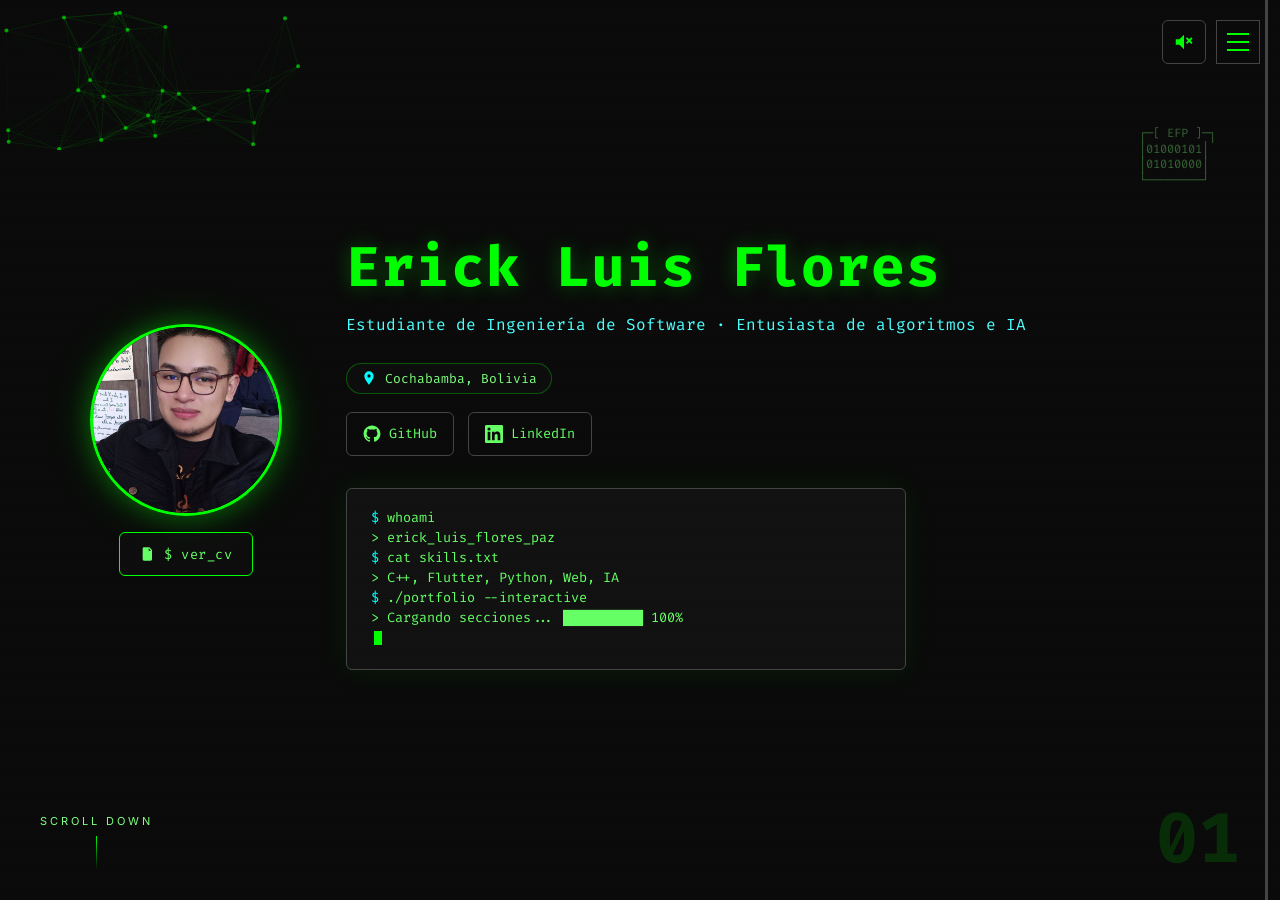
==== commit d65ff87e: "Lote 6: integración texto-juego, Typer con lenguajes y stats, slides de juego full-screen y mejoras " ====
--- a/index.html
+++ b/index.html
@@ -126,15 +126,17 @@
       </div>
     </section>
 
-    <!-- 03 LOGROS (poster izquierda + Tres en Raya embebido a la derecha) -->
+    <!-- 03 LOGROS (Tres en Raya embebido a la izquierda + poster a la derecha).
+         La lluvia binaria vive como fondo de TODA la sección (canvas absoluto),
+         igual que .formacion-bg en la 05: texto y juego comparten un solo espacio. -->
     <section class="section section--poster section--logros" id="section3" data-index="2" aria-label="Logros">
+      <canvas class="poster-canvas section-bg-canvas" data-poster="logros" aria-hidden="true"></canvas>
       <div class="logros-split">
         <div class="ttt-embed">
           <p class="ttt-embed-label mono">// tres en raya · tú vs CPU</p>
           <div id="ticTacToe" data-render="tictactoe"></div>
         </div>
         <a class="poster-link logros-poster" href="logros.html" aria-label="Entrar a la sección Logros">
-          <canvas class="poster-canvas" data-poster="logros" aria-hidden="true"></canvas>
           <div class="poster-overlay">
             <span class="poster-kicker mono">03 · LOGROS</span>
             <span class="poster-title mono">Logros</span>
@@ -143,14 +145,18 @@
           </div>
         </a>
       </div>
+      <button type="button" class="pf-mobile-play mono" data-modal-game="tictactoe" aria-label="Jugar Tres en Raya">
+        <span class="pf-mobile-play-icon" aria-hidden="true"><svg viewBox="0 0 24 24" aria-hidden="true"><path fill="currentColor" d="M8 5v14l11-7L8 5Z"/></svg></span>
+        <span>Jugar</span>
+      </button>
     </section>
 
     <!-- 04 PROYECTOS (poster izquierda + Blocks 3D jugable in-place a la derecha) -->
     <section class="section section--poster section--proyectos" id="section4" data-index="3" aria-label="Proyectos">
+      <canvas class="poster-canvas section-bg-canvas" data-poster="proyectos" aria-hidden="true"></canvas>
       <div class="proyectos-sweep" aria-hidden="true"></div>
       <div class="proyectos-split">
         <a class="poster-link proyectos-poster" href="proyectos.html" aria-label="Entrar a la sección Proyectos">
-          <canvas class="poster-canvas" data-poster="proyectos" aria-hidden="true"></canvas>
           <div class="poster-overlay">
             <span class="poster-kicker mono">04 · PROYECTOS</span>
             <span class="poster-title mono">Proyectos</span>
@@ -160,9 +166,14 @@
         </a>
         <div class="blocks-embed" id="blocksEmbed" data-embed="blocks"></div>
       </div>
-    </section>
-
-    <!-- 05 FORMACIÓN (Diana embebida a la izquierda + poster/texto a la derecha) -->
+      <button type="button" class="pf-mobile-play mono" data-modal-game="blocks" aria-label="Jugar Blocks 3D">
+        <span class="pf-mobile-play-icon" aria-hidden="true"><svg viewBox="0 0 24 24" aria-hidden="true"><path fill="currentColor" d="M8 5v14l11-7L8 5Z"/></svg></span>
+        <span>Jugar</span>
+      </button>
+    </section>
+
+    <!-- 05 FORMACIÓN (Typer embebido a la izquierda + poster/texto a la derecha).
+         Mismo tratamiento sin divisiones: .formacion-bg de fondo compartido. -->
     <section class="section section--poster section--formacion" id="section5" data-index="4" aria-label="Formación">
       <div class="formacion-bg" aria-hidden="true">
         <span class="formacion-ripple"></span>
@@ -170,7 +181,7 @@
         <span class="formacion-ripple"></span>
       </div>
       <div class="formacion-split">
-        <div class="diana-embed" id="dianaEmbed" data-embed="diana"></div>
+        <div class="typer-embed" id="typerEmbed" data-embed="typing"></div>
         <a class="poster-link formacion-poster" href="formacion.html" aria-label="Entrar a la sección Formación">
           <div class="poster-overlay">
             <span class="poster-kicker mono">05 · FORMACIÓN</span>
@@ -180,6 +191,10 @@
           </div>
         </a>
       </div>
+      <button type="button" class="pf-mobile-play mono" data-modal-game="typing" aria-label="Jugar Typer">
+        <span class="pf-mobile-play-icon" aria-hidden="true"><svg viewBox="0 0 24 24" aria-hidden="true"><path fill="currentColor" d="M8 5v14l11-7L8 5Z"/></svg></span>
+        <span>Jugar</span>
+      </button>
     </section>
 
     <!-- 06 CONTACTO -->
@@ -226,9 +241,10 @@
   <!-- Vendored three.js (r128, LOCAL — no CDN at runtime) for the Blocks 3D game -->
   <script src="assets/vendor/three.min.js" defer></script>
   <script src="js/games/embed.js" defer></script>
+  <script src="js/games/modal.js" defer></script>
   <script src="js/games/tictactoe.js" defer></script>
   <script src="js/games/blocks3d.js" defer></script>
-  <script src="js/games/diana.js" defer></script>
+  <script src="js/games/typing.js" defer></script>
   <script src="js/lightbox.js" defer></script>
   <script src="js/main.js" defer></script>
 </body>
--- a/css/main.css
+++ b/css/main.css
@@ -1002,6 +1002,21 @@
   .about-card {
     padding: 22px;
   }
+  /* Checkpoint 6 (T4): on phones the bio read too large / out of proportion.
+     Shrink the body + lead text (kept ≥14px for legibility). Desktop/tablet
+     >768px are untouched. */
+  .about-lead {
+    font-size: 14.5px;
+    margin-bottom: 14px;
+  }
+  .about-card p {
+    font-size: 14px;
+    line-height: 1.6;
+    margin-bottom: 12px;
+  }
+  .about-interests-label {
+    font-size: 11.5px;
+  }
 }
 
 /* ===== 03 TECNOLOGÍAS ===== */
@@ -2240,12 +2255,22 @@
 body[data-section='section4'] .proyectos-sweep {
   animation-play-state: running;
 }
+/* Checkpoint 6 (T1): the Blocks embed shares the section's background — NO
+   panel tint / divider — so text and game read as one seamless space (like the
+   Formación section). The 3D canvas renders with alpha, so the shared bg shows
+   through around the tower. */
 .blocks-embed {
   position: relative;
   height: 100%;
   min-height: 270px;
-  background: rgba(4, 7, 10, 0.65);
-  border-left: 1px solid var(--green-glow);
+  background: transparent;
+  border: none;
+}
+
+/* Full-section background canvas (binary rain / grid) that flows behind BOTH
+   the game column and the poster/text column — the T1 "no divisions" fix. */
+.section-bg-canvas {
+  pointer-events: none;
 }
 
 /* ----- 05 FORMACIÓN: green grid + centre ripples + Diana embed ----- */
@@ -2300,11 +2325,12 @@
   grid-template-columns: minmax(300px, 460px) 1fr;
   align-items: center;
 }
-.diana-embed {
+.typer-embed {
   padding: 24px;
   display: flex;
   align-items: center;
   justify-content: center;
+  min-width: 0;
 }
 .formacion-poster {
   position: relative;
@@ -2327,17 +2353,17 @@
     grid-template-rows: 1fr auto;
   }
   .blocks-embed {
-    border-left: none;
-    border-top: 1px solid var(--green-glow);
-  }
-  /* Embedded games stack UNDER the text/poster on mobile (checkpoint 5 item 7).
-     Logros keeps a seamless game wrapper (no divider). */
+    border: none;
+    background: transparent;
+  }
+  /* Embedded games stack UNDER the text/poster on tablet (checkpoint 5 item 7).
+     Seamless game wrappers (no divider). */
   .logros-poster { order: 1; }
   .ttt-embed { order: 2; border: none; }
-  /* Formación: poster/text on top, Diana below. */
+  /* Formación: poster/text on top, Typer below. */
   .formacion-split { grid-template-rows: 1fr auto; }
   .formacion-poster { order: 1; }
-  .diana-embed { order: 2; }
+  .typer-embed { order: 2; }
 }
 @media (max-width: 540px) {
   .social-3d { transform: scale(0.86); transform-origin: center; }
@@ -2433,3 +2459,127 @@
   .contact-grid { gap: 36px; }
   .about-columns { gap: 28px; }
 }
+
+/* ----- "Sobre mí" hotfix: on small phones (320/375/414) the bio card +
+   interest tags + honeycomb previously used fixed paddings/font-sizes that
+   left little breathing room inside the fixed 100dvh section (overflow is
+   hidden there, so cramped content risks clipping). clamp() lets everything
+   scale smoothly with viewport width without touching tablet/desktop. ----- */
+@media (max-width: 480px) {
+  .section--about {
+    padding-top: clamp(28px, 8vw, 40px);
+    padding-bottom: clamp(28px, 8vw, 40px);
+  }
+  .about-merged .section-heading {
+    margin-bottom: clamp(14px, 4vw, 22px);
+    font-size: clamp(20px, 6vw, 26px);
+  }
+  .about-columns {
+    gap: clamp(14px, 4vw, 20px);
+  }
+  .about-card {
+    padding: clamp(14px, 4.5vw, 20px);
+  }
+  .about-lead {
+    font-size: 14.5px;
+    margin-bottom: clamp(10px, 3vw, 14px);
+  }
+  .about-card p {
+    font-size: 14px;
+    line-height: 1.55;
+    margin-bottom: clamp(8px, 2.6vw, 12px);
+  }
+  .about-tech-label {
+    margin-bottom: clamp(8px, 2.6vw, 12px);
+  }
+}
+
+/* =========================================================================
+   CHECKPOINT 6 — mobile: inline socials (T5) + "Jugar" modal buttons (T6).
+   Placed last so it wins over earlier pentagon scale rules at equal
+   specificity. Desktop (>768px) is completely untouched.
+   ========================================================================= */
+
+/* ----- T5: contact socials become a small horizontal row on phones ----- */
+@media (max-width: 768px) {
+  .social-3d {
+    display: flex;
+    flex-direction: row;
+    flex-wrap: nowrap;
+    justify-content: center;
+    align-items: center;
+    gap: 14px;
+    width: auto;
+    height: auto;
+    min-height: 0;
+    margin: 10px auto 0;
+    padding: 0;
+    transform: none;
+  }
+  .social-3d .s3d-item {
+    position: static;
+    top: auto;
+    left: auto;
+    width: 46px;
+    height: 46px;
+    /* keep the diamond/rhombus tilt, just smaller and in a line */
+    transform: rotate(-30deg) skew(25deg) scale(0.82);
+  }
+  .contact-side {
+    min-height: 0;
+  }
+}
+
+/* ----- T6: hide inline game embeds on phones, show a bottom "Jugar" that
+   opens the shared modal. Secondary (cyan) button style, pinned low. ----- */
+.pf-mobile-play {
+  display: none;
+}
+@media (max-width: 768px) {
+  .section--logros .ttt-embed,
+  .section--proyectos .blocks-embed,
+  .section--formacion .typer-embed {
+    display: none;
+  }
+  /* the split collapses to just the poster/text column */
+  .logros-split,
+  .proyectos-split,
+  .formacion-split {
+    grid-template-columns: 1fr;
+    grid-template-rows: 1fr;
+  }
+  .pf-mobile-play {
+    display: inline-flex;
+    align-items: center;
+    gap: 8px;
+    position: absolute;
+    left: 50%;
+    bottom: calc(18px + env(safe-area-inset-bottom, 0px));
+    transform: translateX(-50%);
+    z-index: var(--z-content);
+    min-height: 44px;
+    min-width: 44px;
+    padding: 12px 26px;
+    border: 1px solid var(--cyan-pure);
+    border-radius: 8px;
+    background: rgba(0, 22, 26, 0.72);
+    color: var(--cyan-bright);
+    font-size: 14px;
+    letter-spacing: 2px;
+    cursor: pointer;
+    box-shadow: 0 0 14px rgba(0, 255, 255, 0.18);
+    transition: background 0.2s ease, box-shadow 0.2s ease;
+  }
+  .pf-mobile-play:hover,
+  .pf-mobile-play:focus-visible {
+    background: rgba(0, 255, 255, 0.14);
+    box-shadow: 0 0 20px var(--cyan-glow);
+  }
+  .pf-mobile-play-icon svg {
+    width: 18px;
+    height: 18px;
+  }
+}
+@media (max-width: 768px) and (prefers-reduced-motion: reduce) {
+  .pf-mobile-play { transition: none; }
+}
--- a/css/games.css
+++ b/css/games.css
@@ -226,11 +226,77 @@
   background: rgba(0, 255, 255, 0.12);
 }
 
-/* ===== Typing test (DOM-based, no canvas) ============================== */
+/* ===== Typer (DOM-based, no canvas): SELECT → PLAYING → STATS =========== */
 
 .pf-typing-wrap {
   width: 100%;
   max-width: 520px;
+}
+
+.pf-typing-panel {
+  width: 100%;
+}
+
+/* ----- SELECT screen (language picker) ----- */
+.pf-typing-select-title {
+  color: var(--gray-text);
+  font-size: 0.78rem;
+  margin: 0 0 12px;
+  text-align: center;
+}
+
+.pf-typing-langs {
+  display: grid;
+  grid-template-columns: repeat(3, 1fr);
+  gap: 10px;
+}
+
+.pf-typing-lang-btn {
+  display: flex;
+  flex-direction: column;
+  align-items: center;
+  justify-content: center;
+  gap: 6px;
+  min-height: 74px;
+  padding: 10px 6px;
+  background: rgba(17, 17, 17, 0.85);
+  border: 1px solid var(--green-glow);
+  border-radius: 6px;
+  color: var(--white);
+  font-size: 0.72rem;
+  cursor: pointer;
+  transition: border-color 0.2s ease, box-shadow 0.2s ease, background 0.2s ease, transform 0.2s ease;
+}
+
+.pf-typing-lang-icon {
+  width: 30px;
+  height: 30px;
+  object-fit: contain;
+}
+
+.pf-typing-lang-btn:hover,
+.pf-typing-lang-btn:focus-visible {
+  border-color: var(--brand, var(--cyan-pure));
+  background: rgba(0, 0, 0, 0.55);
+  box-shadow: 0 0 16px rgba(0, 255, 255, 0.3);
+  transform: translateY(-2px);
+}
+
+/* ----- PLAYING screen ----- */
+.pf-typing-hud {
+  display: flex;
+  align-items: center;
+  justify-content: space-between;
+  gap: 12px;
+  width: 100%;
+}
+
+.pf-typing-hud-lang {
+  color: var(--gray-text);
+}
+
+.pf-typing-hud-metrics {
+  color: var(--cyan-bright);
 }
 
 .pf-typing-box {
@@ -244,17 +310,12 @@
   cursor: text;
 }
 
-.pf-typing-lang {
-  color: var(--gray-text);
-  font-size: 0.75rem;
-  margin-bottom: 10px;
-}
-
 .pf-typing-text {
   font-size: 0.92rem;
   line-height: 1.7;
   white-space: pre-wrap;
   word-break: break-word;
+  tab-size: 4;
   color: var(--gray-text);
 }
 
@@ -265,6 +326,8 @@
 .pf-typing-char.wrong {
   color: var(--red-accent);
   text-decoration: underline;
+  background: rgba(255, 51, 51, 0.12);
+  border-radius: 2px;
 }
 
 .pf-typing-char.current {
@@ -275,19 +338,198 @@
 
 .pf-typing-input {
   position: absolute;
-  width: 1px;
-  height: 1px;
+  bottom: 0;
+  left: 0;
+  width: 100%;
+  height: 100%;
   opacity: 0;
   border: 0;
   padding: 0;
-}
-
-.pf-typing-mobile-note {
-  max-width: 360px;
-  padding: 24px;
-  text-align: center;
-  color: var(--gray-text);
-  font-size: 0.9rem;
+  margin: 0;
+  background: transparent;
+  color: transparent;
+  caret-color: transparent;
+  cursor: text;
+  font-size: 16px; /* ≥16px prevents iOS auto-zoom when focused */
+}
+
+/* ----- STATS screen ----- */
+.pf-typing-stats {
+  width: 100%;
+  display: flex;
+  flex-direction: column;
+  align-items: center;
+  gap: 14px;
+}
+
+.pf-typing-stat-grid {
+  display: grid;
+  grid-template-columns: repeat(4, 1fr);
+  gap: 8px;
+  width: 100%;
+}
+
+.pf-typing-stat {
+  display: flex;
+  flex-direction: column;
+  align-items: center;
+  gap: 2px;
+  padding: 10px 4px;
+  background: rgba(17, 17, 17, 0.75);
+  border: 1px solid var(--green-glow);
+  border-radius: 6px;
+}
+
+.pf-typing-stat-val {
+  font-family: 'Fira Code', monospace;
+  font-size: 1.15rem;
+  font-weight: 700;
+  color: var(--white);
+}
+
+.pf-typing-stat-val.is-wpm { color: var(--green-bright); }
+.pf-typing-stat-val.is-acc { color: var(--cyan-bright); }
+.pf-typing-stat-val.is-err { color: var(--red-accent); }
+.pf-typing-stat-val.is-time { color: var(--yellow-accent); }
+
+.pf-typing-stat-label {
+  font-size: 0.62rem;
+  letter-spacing: 0.04em;
+  color: var(--gray-text);
+}
+
+/* ----- interactive WPM graph ----- */
+.pf-typing-graph-wrap {
+  width: 100%;
+}
+
+.pf-typing-graph-cap {
+  color: var(--gray-text);
+  font-size: 0.68rem;
+  margin: 0 0 4px;
+}
+
+.pf-typing-graph {
+  display: block;
+  width: 100%;
+  height: auto;
+  background: rgba(0, 0, 0, 0.4);
+  border: 1px solid rgba(0, 255, 0, 0.2);
+  border-radius: 6px;
+}
+
+.pf-graph-axis {
+  stroke: rgba(136, 136, 136, 0.5);
+  stroke-width: 1;
+}
+
+.pf-graph-area {
+  fill: rgba(0, 255, 0, 0.1);
+  stroke: none;
+}
+
+.pf-graph-line {
+  fill: none;
+  stroke: var(--green-bright);
+  stroke-width: 2;
+  stroke-linejoin: round;
+  stroke-linecap: round;
+}
+
+.pf-graph-anim {
+  stroke-dasharray: 1200;
+  stroke-dashoffset: 1200;
+  animation: pfGraphDraw 1s ease forwards;
+}
+
+@keyframes pfGraphDraw {
+  to { stroke-dashoffset: 0; }
+}
+
+.pf-graph-dot {
+  fill: var(--cyan-pure);
+  stroke: #000;
+  stroke-width: 1;
+  cursor: pointer;
+  transition: r 0.15s ease;
+}
+
+.pf-graph-dot:hover,
+.pf-graph-dot:focus-visible,
+.pf-graph-dot.is-active {
+  fill: var(--yellow-accent);
+  outline: none;
+}
+
+.pf-graph-tip {
+  fill: var(--white);
+  font-family: 'Fira Code', monospace;
+  font-size: 11px;
+  pointer-events: none;
+}
+
+.pf-typing-actions {
+  display: flex;
+  flex-wrap: wrap;
+  gap: 10px;
+  justify-content: center;
+}
+
+.pf-typing-change {
+  min-height: 44px;
+  padding: 8px 18px;
+  background: transparent;
+  border: 1px solid var(--gray-text);
+  border-radius: 4px;
+  color: var(--gray-text);
+  cursor: pointer;
+  font-family: 'Fira Code', monospace;
+  transition: border-color 0.2s ease, color 0.2s ease;
+}
+
+.pf-typing-change:hover,
+.pf-typing-change:focus-visible {
+  border-color: var(--cyan-pure);
+  color: var(--cyan-bright);
+}
+
+.pf-typing-btn-icon svg {
+  width: 14px;
+  height: 14px;
+  vertical-align: middle;
+}
+
+/* ----- Blocks modal stage (T6 mobile) ----- */
+.pf-blocks-modal-stage {
+  position: relative;
+  width: min(82vw, 360px);
+  height: min(58vh, 460px);
+  margin: 0 auto;
+  outline: none;
+  touch-action: none;
+}
+
+.pf-blocks-modal-over {
+  position: absolute;
+  inset: 0;
+  display: flex;
+  align-items: center;
+  justify-content: center;
+  background: rgba(0, 0, 0, 0.68);
+  border-radius: 6px;
+}
+
+@media (prefers-reduced-motion: reduce) {
+  .pf-graph-anim {
+    animation: none;
+    stroke-dasharray: none;
+    stroke-dashoffset: 0;
+  }
+  .pf-typing-lang-btn,
+  .pf-typing-change,
+  .pf-graph-dot {
+    transition: none;
+  }
 }
 
 /* ===== Reduced motion (self-contained; games.css does not depend on
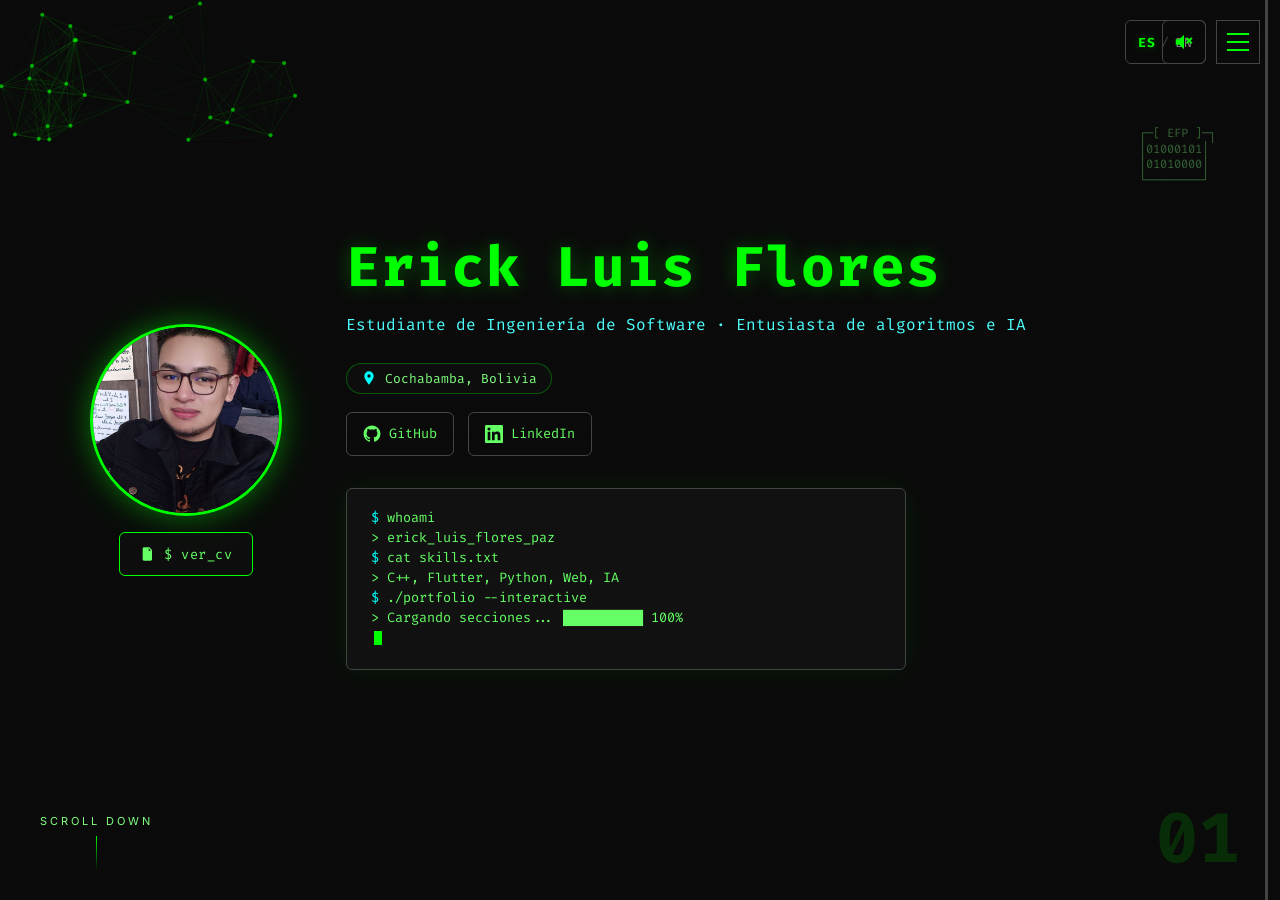
==== commit 883ee15f: "feat(i18n): add ES/EN language toggle button across portfolio and subpages" ====
--- a/index.html
+++ b/index.html
@@ -43,27 +43,41 @@
     <div class="progress-bar-fill" id="progressFill"></div>
   </div>
 
+  <!-- Language toggle (ES / EN) -->
+  <button
+    class="lang-toggle mono"
+    id="langToggleBtn"
+    type="button"
+    aria-label="Cambiar idioma a inglés"
+    title="Español / English"
+  >
+    <span class="lang-opt is-active" data-lang-opt="es">ES</span>
+    <span class="lang-sep" aria-hidden="true">/</span>
+    <span class="lang-opt" data-lang-opt="en">EN</span>
+  </button>
+
   <!-- Hamburger + overlay menu -->
   <button
     class="hamburger"
     id="hamburgerBtn"
     type="button"
     aria-label="Abrir menú"
+    data-i18n-aria="nav.openMenu"
     aria-expanded="false"
     aria-controls="menuOverlay"
   >
     <span></span><span></span><span></span>
   </button>
 
-  <nav class="menu-overlay" id="menuOverlay" aria-hidden="true" aria-label="Navegación principal">
-    <button class="menu-close" id="menuCloseBtn" type="button" aria-label="Cerrar menú">✕</button>
+  <nav class="menu-overlay" id="menuOverlay" aria-hidden="true" aria-label="Navegación principal" data-i18n-aria="nav.mainLabel">
+    <button class="menu-close" id="menuCloseBtn" type="button" aria-label="Cerrar menú" data-i18n-aria="nav.closeMenu">✕</button>
     <ul>
-      <li><a class="mono" href="#section1" data-target="section1">HOME</a></li>
-      <li><a class="mono" href="#section2" data-target="section2">SOBRE MÍ</a></li>
-      <li><a class="mono" href="#section3" data-target="section3">LOGROS</a></li>
-      <li><a class="mono" href="#section4" data-target="section4">PROYECTOS</a></li>
-      <li><a class="mono" href="#section5" data-target="section5">FORMACIÓN</a></li>
-      <li><a class="mono" href="#section6" data-target="section6">CONTACTO</a></li>
+      <li><a class="mono" href="#section1" data-target="section1" data-i18n="nav.home">HOME</a></li>
+      <li><a class="mono" href="#section2" data-target="section2" data-i18n="nav.about">SOBRE MÍ</a></li>
+      <li><a class="mono" href="#section3" data-target="section3" data-i18n="nav.logros">LOGROS</a></li>
+      <li><a class="mono" href="#section4" data-target="section4" data-i18n="nav.proyectos">PROYECTOS</a></li>
+      <li><a class="mono" href="#section5" data-target="section5" data-i18n="nav.formacion">FORMACIÓN</a></li>
+      <li><a class="mono" href="#section6" data-target="section6" data-i18n="nav.contacto">CONTACTO</a></li>
     </ul>
   </nav>
 
@@ -75,22 +89,22 @@
 
   <main class="scroll-container" id="scrollContainer">
     <!-- 01 HOME -->
-    <section class="section" id="section1" data-index="0" aria-label="Inicio">
+    <section class="section" id="section1" data-index="0" aria-label="Inicio" data-i18n-aria="sec1.aria">
       <canvas id="particlesCanvas" aria-hidden="true"></canvas>
       <div class="ascii-deco" id="asciiDecoHero" aria-hidden="true"></div>
       <div class="hero-content">
         <div class="hero-photo-col">
           <img class="profile-photo" src="assets/img/perfil.png" width="720" height="1280"
-               alt="Retrato de Erick Luis Flores Paz" />
+               alt="Retrato de Erick Luis Flores Paz" data-i18n-alt="hero.photoAlt" />
           <a class="cv-button mono" href="assets/curriculum.pdf" target="_blank" rel="noopener"
-             aria-label="Abrir currículum en PDF (se abre en una pestaña nueva)">
+             aria-label="Abrir currículum en PDF (se abre en una pestaña nueva)" data-i18n-aria="hero.cvAria">
             <span class="cv-icon" aria-hidden="true"></span>
-            <span>$ ver_cv</span>
+            <span data-i18n="hero.cvBtn">$ ver_cv</span>
           </a>
         </div>
         <div class="hero-text-col">
           <h1 class="hero-name mono" id="heroName"></h1>
-          <p class="hero-subtitle mono">Estudiante de Ingeniería de Software · Entusiasta de algoritmos e IA</p>
+          <p class="hero-subtitle mono" data-i18n="hero.subtitle">Estudiante de Ingeniería de Software · Entusiasta de algoritmos e IA</p>
           <p class="location-badge mono">
             <span class="loc-icon" aria-hidden="true"></span>
             <span>Cochabamba, Bolivia</span>
@@ -100,9 +114,9 @@
             <div class="t-line"><span class="prompt">$</span> whoami</div>
             <div class="t-line">&gt; erick_luis_flores_paz</div>
             <div class="t-line"><span class="prompt">$</span> cat skills.txt</div>
-            <div class="t-line">&gt; C++, Flutter, Python, Web, IA</div>
+            <div class="t-line" data-i18n="hero.termSkills">&gt; C++, Flutter, Python, Web, IA</div>
             <div class="t-line"><span class="prompt">$</span> ./portfolio --interactive</div>
-            <div class="t-line">&gt; Cargando secciones... ██████████ 100%</div>
+            <div class="t-line" data-i18n="hero.termLoading">&gt; Cargando secciones... ██████████ 100%</div>
             <div class="t-line"><span class="blink-cur"></span></div>
           </div>
         </div>
@@ -110,16 +124,16 @@
     </section>
 
     <!-- 02 SOBRE MÍ (bio + tecnologías unificadas) -->
-    <section class="section section--about" id="section2" data-index="1" aria-label="Sobre mí">
+    <section class="section section--about" id="section2" data-index="1" aria-label="Sobre mí" data-i18n-aria="sec2.aria">
       <div class="bg-infinite-text" data-bg="infinite-text" aria-hidden="true"></div>
       <div class="about-merged">
-        <h2 class="section-heading mono">SOBRE <span class="accent">MÍ</span></h2>
+        <h2 class="section-heading mono" data-i18n-html="about.headingHtml">SOBRE <span class="accent">MÍ</span></h2>
         <div class="about-columns">
           <div class="about-col-bio">
             <div class="about-body" data-render="about"></div>
           </div>
           <div class="about-col-tech">
-            <p class="about-tech-label mono">// tecnologías</p>
+            <p class="about-tech-label mono" data-i18n="about.techLabel">// tecnologías</p>
             <div class="tech-hex" data-render="technologies"></div>
           </div>
         </div>
@@ -129,52 +143,52 @@
     <!-- 03 LOGROS (Tres en Raya embebido a la izquierda + poster a la derecha).
          La lluvia binaria vive como fondo de TODA la sección (canvas absoluto),
          igual que .formacion-bg en la 05: texto y juego comparten un solo espacio. -->
-    <section class="section section--poster section--logros" id="section3" data-index="2" aria-label="Logros">
+    <section class="section section--poster section--logros" id="section3" data-index="2" aria-label="Logros" data-i18n-aria="sec3.aria">
       <canvas class="poster-canvas section-bg-canvas" data-poster="logros" aria-hidden="true"></canvas>
       <div class="logros-split">
         <div class="ttt-embed">
-          <p class="ttt-embed-label mono">// tres en raya · tú vs CPU</p>
+          <p class="ttt-embed-label mono" data-i18n="logros.tttLabel">// tres en raya · tú vs CPU</p>
           <div id="ticTacToe" data-render="tictactoe"></div>
         </div>
-        <a class="poster-link logros-poster" href="logros.html" aria-label="Entrar a la sección Logros">
+        <a class="poster-link logros-poster" href="logros.html" aria-label="Entrar a la sección Logros" data-i18n-aria="logros.posterAria">
           <div class="poster-overlay">
-            <span class="poster-kicker mono">03 · LOGROS</span>
-            <span class="poster-title mono">Logros</span>
-            <span class="poster-sub mono">Medalla de Oro nacional · Premios · Reconocimientos</span>
-            <span class="poster-enter mono">INGRESAR →</span>
+            <span class="poster-kicker mono" data-i18n="logros.kicker">03 · LOGROS</span>
+            <span class="poster-title mono" data-i18n="logros.title">Logros</span>
+            <span class="poster-sub mono" data-i18n="logros.sub">Medalla de Oro nacional · Premios · Reconocimientos</span>
+            <span class="poster-enter mono" data-i18n="poster.enter">INGRESAR →</span>
           </div>
         </a>
       </div>
-      <button type="button" class="pf-mobile-play mono" data-modal-game="tictactoe" aria-label="Jugar Tres en Raya">
+      <button type="button" class="pf-mobile-play mono" data-modal-game="tictactoe" aria-label="Jugar Tres en Raya" data-i18n-aria="logros.mobilePlayAria">
         <span class="pf-mobile-play-icon" aria-hidden="true"><svg viewBox="0 0 24 24" aria-hidden="true"><path fill="currentColor" d="M8 5v14l11-7L8 5Z"/></svg></span>
-        <span>Jugar</span>
+        <span data-i18n="game.play">Jugar</span>
       </button>
     </section>
 
     <!-- 04 PROYECTOS (poster izquierda + Blocks 3D jugable in-place a la derecha) -->
-    <section class="section section--poster section--proyectos" id="section4" data-index="3" aria-label="Proyectos">
+    <section class="section section--poster section--proyectos" id="section4" data-index="3" aria-label="Proyectos" data-i18n-aria="sec4.aria">
       <canvas class="poster-canvas section-bg-canvas" data-poster="proyectos" aria-hidden="true"></canvas>
       <div class="proyectos-sweep" aria-hidden="true"></div>
       <div class="proyectos-split">
-        <a class="poster-link proyectos-poster" href="proyectos.html" aria-label="Entrar a la sección Proyectos">
+        <a class="poster-link proyectos-poster" href="proyectos.html" aria-label="Entrar a la sección Proyectos" data-i18n-aria="proyectos.posterAria">
           <div class="poster-overlay">
-            <span class="poster-kicker mono">04 · PROYECTOS</span>
-            <span class="poster-title mono">Proyectos</span>
-            <span class="poster-sub mono">Tetris · Tic-Tac-Toe · Billetes · EcoAlerta</span>
-            <span class="poster-enter mono">INGRESAR →</span>
+            <span class="poster-kicker mono" data-i18n="proyectos.kicker">04 · PROYECTOS</span>
+            <span class="poster-title mono" data-i18n="proyectos.title">Proyectos</span>
+            <span class="poster-sub mono" data-i18n="proyectos.sub">Tetris · Tic-Tac-Toe · Billetes · EcoAlerta</span>
+            <span class="poster-enter mono" data-i18n="poster.enter">INGRESAR →</span>
           </div>
         </a>
         <div class="blocks-embed" id="blocksEmbed" data-embed="blocks"></div>
       </div>
-      <button type="button" class="pf-mobile-play mono" data-modal-game="blocks" aria-label="Jugar Blocks 3D">
+      <button type="button" class="pf-mobile-play mono" data-modal-game="blocks" aria-label="Jugar Blocks 3D" data-i18n-aria="proyectos.mobilePlayAria">
         <span class="pf-mobile-play-icon" aria-hidden="true"><svg viewBox="0 0 24 24" aria-hidden="true"><path fill="currentColor" d="M8 5v14l11-7L8 5Z"/></svg></span>
-        <span>Jugar</span>
+        <span data-i18n="game.play">Jugar</span>
       </button>
     </section>
 
     <!-- 05 FORMACIÓN (Typer embebido a la izquierda + poster/texto a la derecha).
          Mismo tratamiento sin divisiones: .formacion-bg de fondo compartido. -->
-    <section class="section section--poster section--formacion" id="section5" data-index="4" aria-label="Formación">
+    <section class="section section--poster section--formacion" id="section5" data-index="4" aria-label="Formación" data-i18n-aria="sec5.aria">
       <div class="formacion-bg" aria-hidden="true">
         <span class="formacion-ripple"></span>
         <span class="formacion-ripple"></span>
@@ -182,56 +196,57 @@
       </div>
       <div class="formacion-split">
         <div class="typer-embed" id="typerEmbed" data-embed="typing"></div>
-        <a class="poster-link formacion-poster" href="formacion.html" aria-label="Entrar a la sección Formación">
+        <a class="poster-link formacion-poster" href="formacion.html" aria-label="Entrar a la sección Formación" data-i18n-aria="formacion.posterAria">
           <div class="poster-overlay">
-            <span class="poster-kicker mono">05 · FORMACIÓN</span>
-            <span class="poster-title mono scramble" data-scramble="Formación">Formación</span>
-            <span class="poster-sub mono">Certificados · Cursos · Campamentos ICPC</span>
-            <span class="poster-enter mono">INGRESAR →</span>
+            <span class="poster-kicker mono" data-i18n="formacion.kicker">05 · FORMACIÓN</span>
+            <span class="poster-title mono scramble" data-scramble="Formación" data-i18n-scramble="formacion.title">Formación</span>
+            <span class="poster-sub mono" data-i18n="formacion.sub">Certificados · Cursos · Campamentos ICPC</span>
+            <span class="poster-enter mono" data-i18n="poster.enter">INGRESAR →</span>
           </div>
         </a>
       </div>
-      <button type="button" class="pf-mobile-play mono" data-modal-game="typing" aria-label="Jugar Typer">
+      <button type="button" class="pf-mobile-play mono" data-modal-game="typing" aria-label="Jugar Typer" data-i18n-aria="formacion.mobilePlayAria">
         <span class="pf-mobile-play-icon" aria-hidden="true"><svg viewBox="0 0 24 24" aria-hidden="true"><path fill="currentColor" d="M8 5v14l11-7L8 5Z"/></svg></span>
-        <span>Jugar</span>
+        <span data-i18n="game.play">Jugar</span>
       </button>
     </section>
 
     <!-- 06 CONTACTO -->
-    <section class="section section--contact" id="section6" data-index="5" aria-label="Contacto">
+    <section class="section section--contact" id="section6" data-index="5" aria-label="Contacto" data-i18n-aria="sec6.aria">
       <canvas class="green-lights-canvas" data-bg="green-lights" aria-hidden="true"></canvas>
-      <h2 class="section-heading mono">CONTACTO</h2>
+      <h2 class="section-heading mono" data-i18n="contact.heading">CONTACTO</h2>
       <div class="contact-grid">
         <form class="terminal-form" id="contactForm" novalidate>
           <div class="cmd-line">$ send-message --to=erick</div>
 
           <div class="form-field">
-            <label class="mono" for="cf-name">nombre:</label>
-            <input class="mono" id="cf-name" name="name" type="text" required autocomplete="name" placeholder="tu_nombre" />
+            <label class="mono" for="cf-name" data-i18n="contact.nameLabel">nombre:</label>
+            <input class="mono" id="cf-name" name="name" type="text" required autocomplete="name" placeholder="tu_nombre" data-i18n-placeholder="contact.namePlaceholder" />
           </div>
 
           <div class="form-field">
-            <label class="mono" for="cf-email">email:</label>
-            <input class="mono" id="cf-email" name="email" type="email" required autocomplete="email" placeholder="tu@email.com" />
+            <label class="mono" for="cf-email" data-i18n="contact.emailLabel">email:</label>
+            <input class="mono" id="cf-email" name="email" type="email" required autocomplete="email" placeholder="tu@email.com" data-i18n-placeholder="contact.emailPlaceholder" />
           </div>
 
           <div class="form-field">
-            <label class="mono" for="cf-msg">mensaje:</label>
-            <textarea class="mono" id="cf-msg" name="message" rows="3" required placeholder="Escribe tu mensaje..."></textarea>
-          </div>
-
-          <button type="submit" class="send-btn mono">enviar_mensaje →</button>
+            <label class="mono" for="cf-msg" data-i18n="contact.msgLabel">mensaje:</label>
+            <textarea class="mono" id="cf-msg" name="message" rows="3" required placeholder="Escribe tu mensaje..." data-i18n-placeholder="contact.msgPlaceholder"></textarea>
+          </div>
+
+          <button type="submit" class="send-btn mono" data-i18n="contact.sendBtn">enviar_mensaje →</button>
         </form>
 
         <div class="contact-side">
           <p class="contact-info mono">Cochabamba, Bolivia · +591 63710729</p>
-          <ul class="social-3d" data-render="socials-3d" aria-label="Contacto y redes de Erick"></ul>
+          <ul class="social-3d" data-render="socials-3d" aria-label="Contacto y redes de Erick" data-i18n-aria="contact.socialsAria"></ul>
         </div>
       </div>
     </section>
   </main>
 
   <!-- Scripts: classic defer, single window.PF namespace (D1) -->
+  <script src="js/i18n.js" defer></script>
   <script src="js/content.js" defer></script>
   <script src="js/particles.js" defer></script>
   <script src="js/posters.js" defer></script>
--- a/css/main.css
+++ b/css/main.css
@@ -187,6 +187,51 @@
   height: 0%;
   background: var(--green-pure);
   box-shadow: 0 0 10px var(--green-glow);
+}
+
+/* ===== Language toggle (ES / EN) ===== */
+.lang-toggle {
+  position: fixed;
+  top: 20px;
+  right: 74px;
+  height: 44px;
+  padding: 0 12px;
+  z-index: var(--z-chrome);
+  background: rgba(10, 10, 10, 0.78);
+  backdrop-filter: blur(8px);
+  border: 1px solid var(--gray-dim);
+  border-radius: 6px;
+  color: var(--gray-text);
+  font-size: 13px;
+  letter-spacing: 1px;
+  cursor: pointer;
+  display: inline-flex;
+  align-items: center;
+  justify-content: center;
+  gap: 5px;
+  transition: border-color 0.25s, box-shadow 0.25s, background 0.25s;
+}
+
+.lang-toggle:hover,
+.lang-toggle:focus-visible {
+  border-color: var(--green-pure);
+  box-shadow: 0 0 14px var(--green-glow);
+  background: rgba(17, 17, 17, 0.92);
+}
+
+.lang-toggle .lang-opt {
+  color: var(--gray-text);
+  transition: color 0.2s, text-shadow 0.2s;
+}
+
+.lang-toggle .lang-opt.is-active {
+  color: var(--green-pure);
+  font-weight: 700;
+  text-shadow: 0 0 8px var(--green-glow);
+}
+
+.lang-toggle .lang-sep {
+  color: var(--gray-dim);
 }
 
 /* ===== Hamburger + overlay menu ===== */
@@ -975,7 +1020,7 @@
 }
 
 .about-lead {
-  color: var(--cyan-bright);
+  color: var(--white);
   font-size: 16px;
   margin: 0 0 18px;
 }
@@ -1006,7 +1051,7 @@
      Shrink the body + lead text (kept ≥14px for legibility). Desktop/tablet
      >768px are untouched. */
   .about-lead {
-    font-size: 14.5px;
+    font-size: 13px;
     margin-bottom: 14px;
   }
   .about-card p {
@@ -1830,6 +1875,9 @@
 .pf-lb-img {
   max-width: 92vw;
   max-height: 88vh;
+  width: auto;
+  height: auto;
+  object-fit: contain;
   border-radius: 10px;
   border: 1px solid var(--green-glow);
   box-shadow: 0 0 40px rgba(0, 255, 0, 0.18);
@@ -2481,7 +2529,7 @@
     padding: clamp(14px, 4.5vw, 20px);
   }
   .about-lead {
-    font-size: 14.5px;
+    font-size: 12px;
     margin-bottom: clamp(10px, 3vw, 14px);
   }
   .about-card p {
--- a/css/games.css
+++ b/css/games.css
@@ -189,24 +189,43 @@
 }
 
 .pf-game-overlay.visible {
-  background: rgba(0, 0, 0, 0.82);
+  background: rgba(0, 0, 0, 0.9);
   opacity: 1;
   pointer-events: auto;
 }
 
+/* Batch 7 (T5): game-over panel. A solid, self-contained card guarantees that
+   any residual canvas text drawn behind it (HUD score, last result) can NEVER
+   bleed through or overlap the game-over text. Vertical rhythm comes from a
+   flex column + gap so the title / score / button stay proportionally spaced on
+   the smallest mobile canvas — no fixed coordinates that collide. */
 .pf-game-over {
+  display: flex;
+  flex-direction: column;
+  align-items: center;
+  gap: 8px;
   text-align: center;
   color: var(--white);
-  padding: 12px;
+  padding: 16px 22px;
+  max-width: 88%;
+  background: rgba(6, 8, 6, 0.94);
+  border: 1px solid var(--green-glow);
+  border-radius: 10px;
 }
 
 .pf-game-over p {
-  margin: 4px 0;
+  margin: 0;
+  line-height: 1.35;
+}
+
+.pf-game-over p:first-child {
+  font-size: 1.12rem;
+  font-weight: 600;
 }
 
 .pf-game-score {
   color: var(--yellow-accent);
-  font-size: 1.1rem;
+  font-size: 1.05rem;
 }
 
 .pf-game-retry {
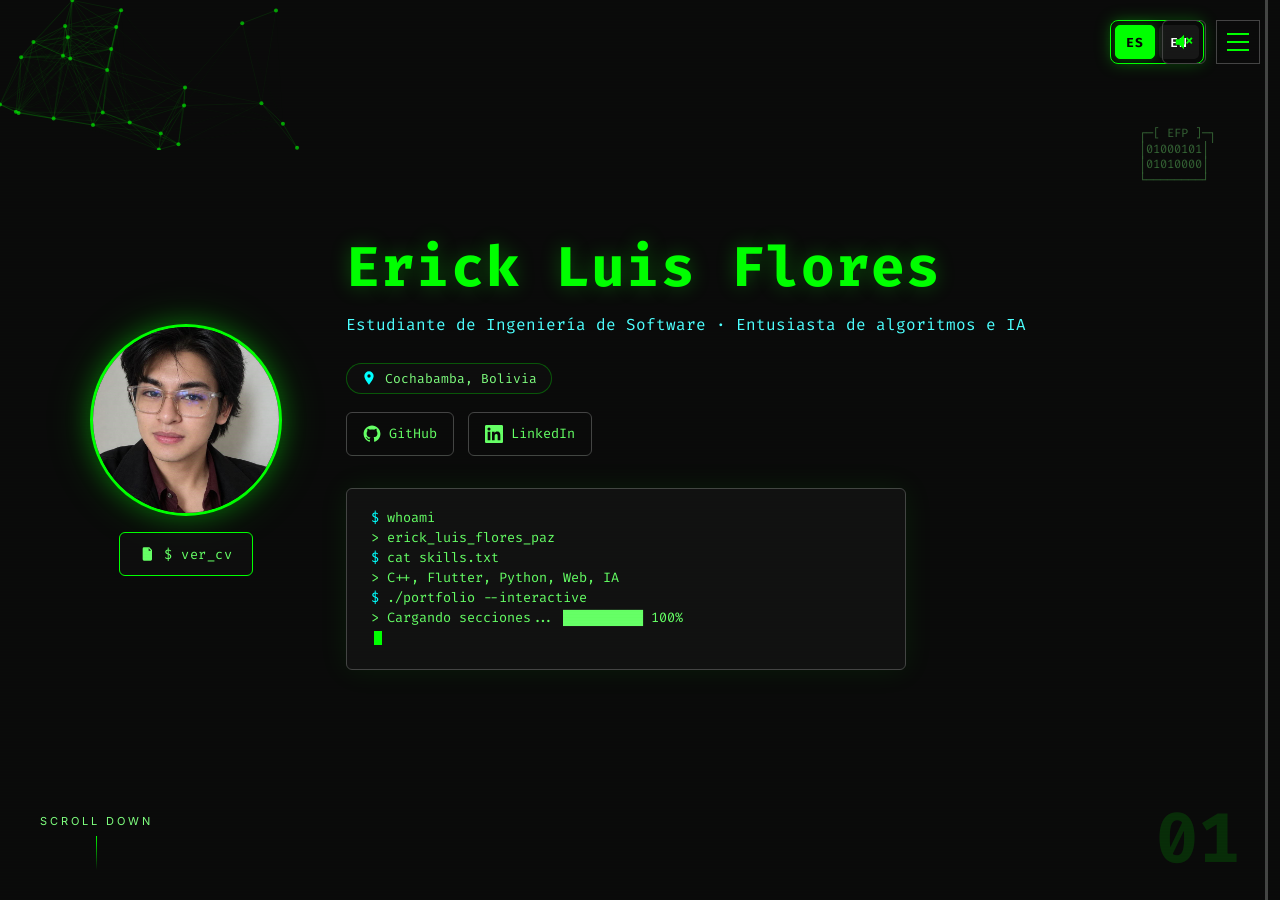
==== commit c6c606d0: "feat: update language toggle, photo, CV, Moneda Cup & NASA Space Apps projects" ====
--- a/index.html
+++ b/index.html
@@ -44,17 +44,10 @@
   </div>
 
   <!-- Language toggle (ES / EN) -->
-  <button
-    class="lang-toggle mono"
-    id="langToggleBtn"
-    type="button"
-    aria-label="Cambiar idioma a inglés"
-    title="Español / English"
-  >
-    <span class="lang-opt is-active" data-lang-opt="es">ES</span>
-    <span class="lang-sep" aria-hidden="true">/</span>
-    <span class="lang-opt" data-lang-opt="en">EN</span>
-  </button>
+  <div class="lang-toggle mono" id="langToggle" role="group" aria-label="Idioma / Language">
+    <button type="button" class="lang-btn is-active" data-lang-btn="es" aria-pressed="true" aria-label="Español">ES</button>
+    <button type="button" class="lang-btn" data-lang-btn="en" aria-pressed="false" aria-label="English">EN</button>
+  </div>
 
   <!-- Hamburger + overlay menu -->
   <button
@@ -94,7 +87,7 @@
       <div class="ascii-deco" id="asciiDecoHero" aria-hidden="true"></div>
       <div class="hero-content">
         <div class="hero-photo-col">
-          <img class="profile-photo" src="assets/img/perfil.png" width="720" height="1280"
+          <img class="profile-photo" src="assets/img/perfil.jpg" width="720" height="720"
                alt="Retrato de Erick Luis Flores Paz" data-i18n-alt="hero.photoAlt" />
           <a class="cv-button mono" href="assets/curriculum.pdf" target="_blank" rel="noopener"
              aria-label="Abrir currículum en PDF (se abre en una pestaña nueva)" data-i18n-aria="hero.cvAria">
@@ -174,7 +167,7 @@
           <div class="poster-overlay">
             <span class="poster-kicker mono" data-i18n="proyectos.kicker">04 · PROYECTOS</span>
             <span class="poster-title mono" data-i18n="proyectos.title">Proyectos</span>
-            <span class="poster-sub mono" data-i18n="proyectos.sub">Tetris · Tic-Tac-Toe · Billetes · EcoAlerta</span>
+            <span class="poster-sub mono" data-i18n="proyectos.sub">Moneda Cup · Galley (NASA) · EcoAlerta · Billetes</span>
             <span class="poster-enter mono" data-i18n="poster.enter">INGRESAR →</span>
           </div>
         </a>
--- a/css/main.css
+++ b/css/main.css
@@ -189,49 +189,63 @@
   box-shadow: 0 0 10px var(--green-glow);
 }
 
-/* ===== Language toggle (ES / EN) ===== */
+/* ===== Language toggle (ES / EN segmented buttons) ===== */
 .lang-toggle {
   position: fixed;
   top: 20px;
-  right: 74px;
+  right: 76px;
   height: 44px;
-  padding: 0 12px;
+  padding: 4px;
   z-index: var(--z-chrome);
-  background: rgba(10, 10, 10, 0.78);
-  backdrop-filter: blur(8px);
-  border: 1px solid var(--gray-dim);
-  border-radius: 6px;
-  color: var(--gray-text);
+  background: rgba(10, 10, 10, 0.92);
+  backdrop-filter: blur(10px);
+  border: 1.5px solid var(--green-pure);
+  border-radius: 8px;
+  box-shadow: 0 0 16px rgba(0, 255, 0, 0.25);
+  display: inline-flex;
+  align-items: center;
+  gap: 4px;
+}
+
+.lang-btn {
+  height: 34px;
+  min-width: 40px;
+  padding: 0 10px;
+  border: 1px solid transparent;
+  border-radius: 5px;
+  background: rgba(255, 255, 255, 0.06);
+  color: var(--white);
+  font-family: 'Fira Code', 'JetBrains Mono', monospace;
   font-size: 13px;
+  font-weight: 600;
   letter-spacing: 1px;
   cursor: pointer;
   display: inline-flex;
   align-items: center;
   justify-content: center;
-  gap: 5px;
-  transition: border-color 0.25s, box-shadow 0.25s, background 0.25s;
-}
-
-.lang-toggle:hover,
-.lang-toggle:focus-visible {
+  transition: background 0.2s, color 0.2s, border-color 0.2s, box-shadow 0.2s;
+}
+
+.lang-btn:hover,
+.lang-btn:focus-visible {
+  border-color: var(--cyan-pure);
+  color: var(--cyan-pure);
+  background: rgba(0, 255, 255, 0.12);
+}
+
+.lang-btn.is-active {
+  background: var(--green-pure);
+  color: #050505;
+  font-weight: 700;
   border-color: var(--green-pure);
-  box-shadow: 0 0 14px var(--green-glow);
-  background: rgba(17, 17, 17, 0.92);
-}
-
-.lang-toggle .lang-opt {
-  color: var(--gray-text);
-  transition: color 0.2s, text-shadow 0.2s;
-}
-
-.lang-toggle .lang-opt.is-active {
-  color: var(--green-pure);
-  font-weight: 700;
-  text-shadow: 0 0 8px var(--green-glow);
-}
-
-.lang-toggle .lang-sep {
-  color: var(--gray-dim);
+  box-shadow: 0 0 12px var(--green-glow);
+}
+
+.lang-btn.is-active:hover,
+.lang-btn.is-active:focus-visible {
+  background: var(--green-bright);
+  color: #050505;
+  border-color: var(--green-bright);
 }
 
 /* ===== Hamburger + overlay menu ===== */
@@ -825,7 +839,7 @@
   height: clamp(150px, 15vw, 240px);
   border-radius: 50%;
   object-fit: cover;
-  object-position: center 28%;
+  object-position: center;
   border: 3px solid var(--green-pure);
   box-shadow: 0 0 24px var(--green-glow), 0 0 48px rgba(0, 255, 0, 0.18);
   margin: 0;
